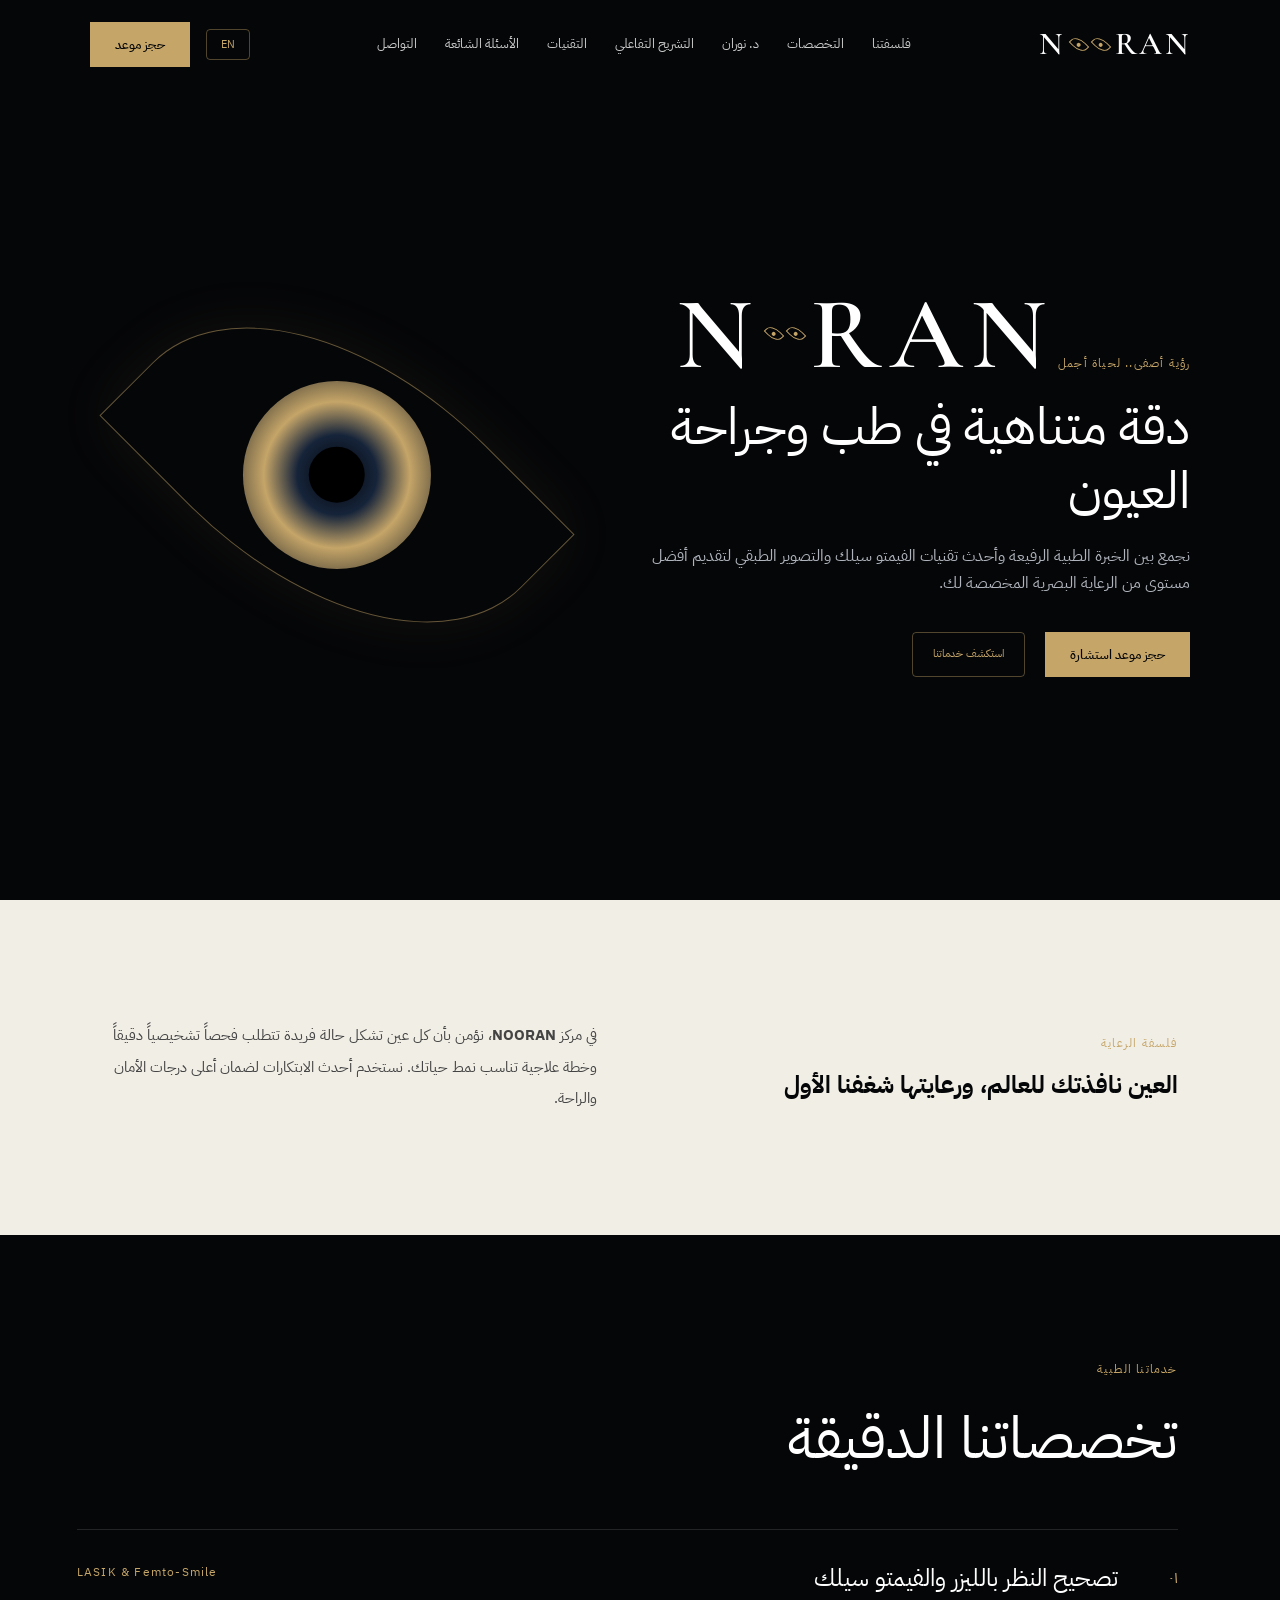
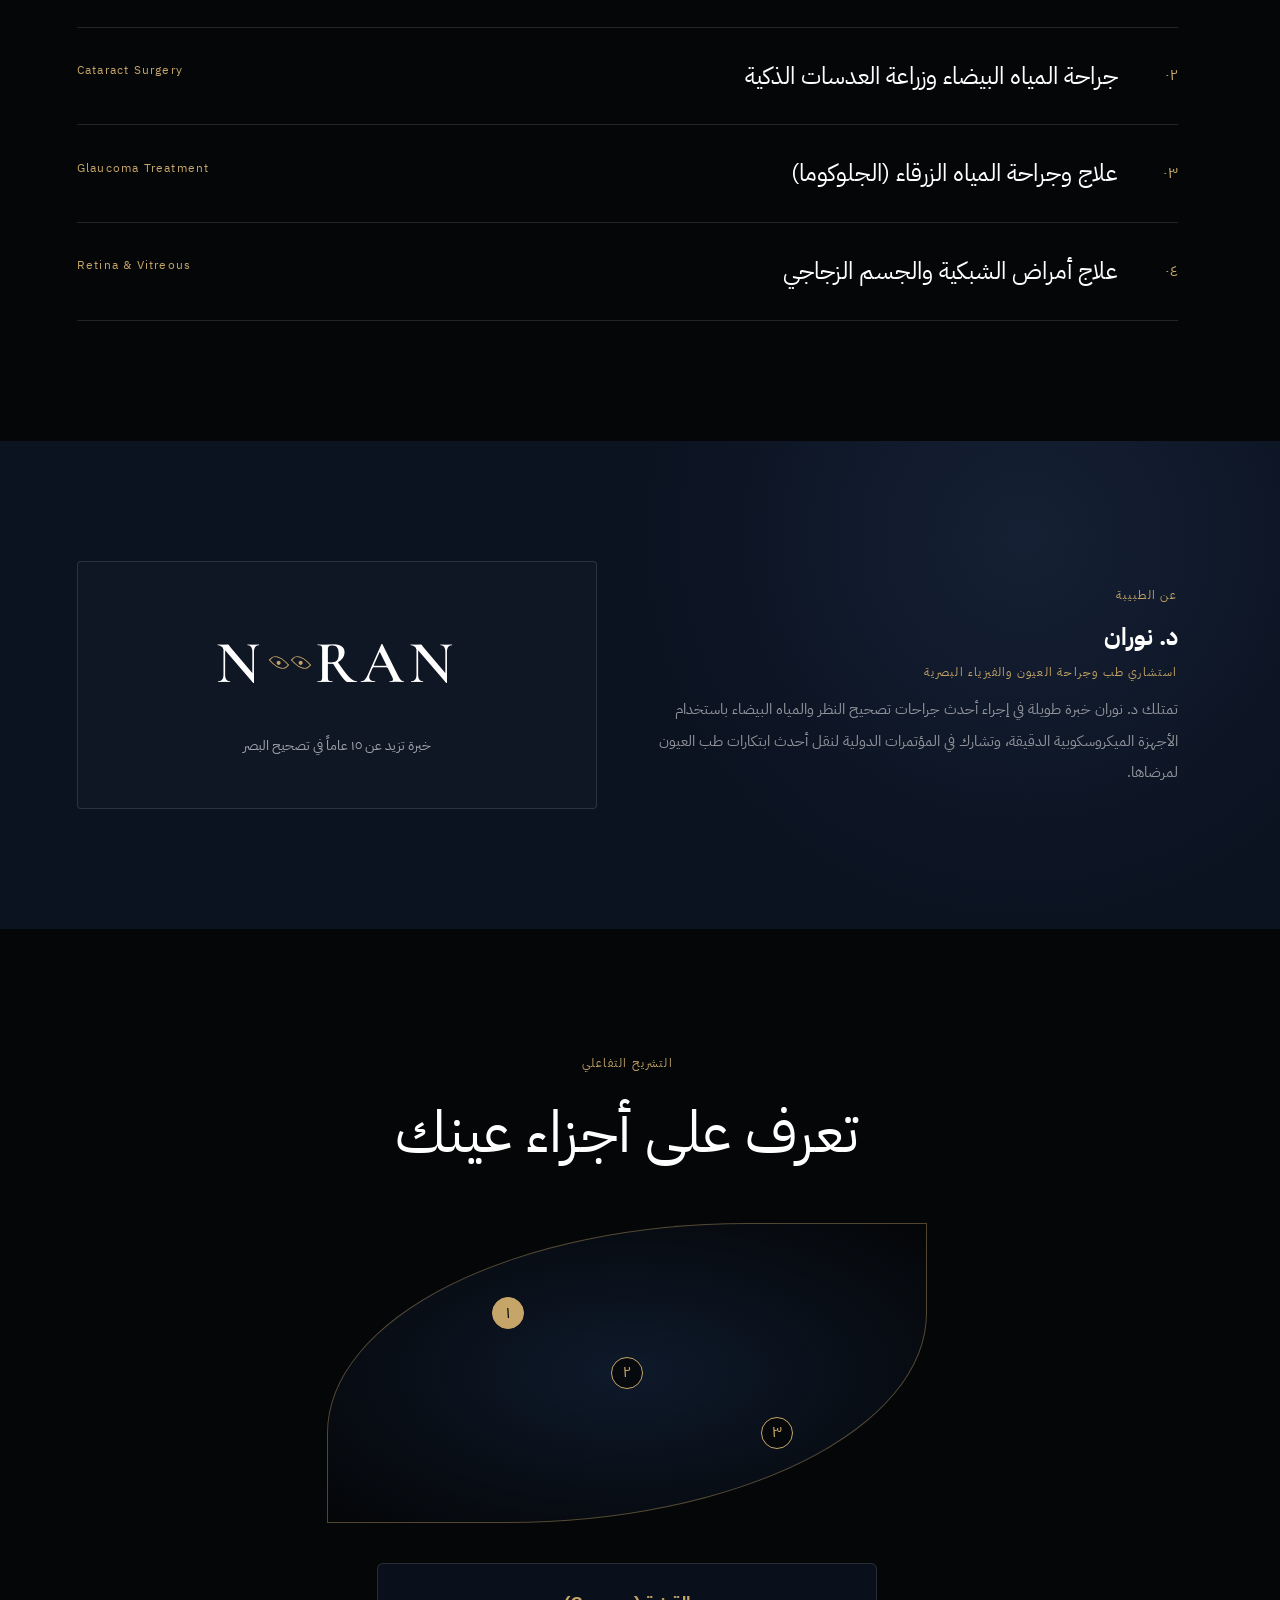
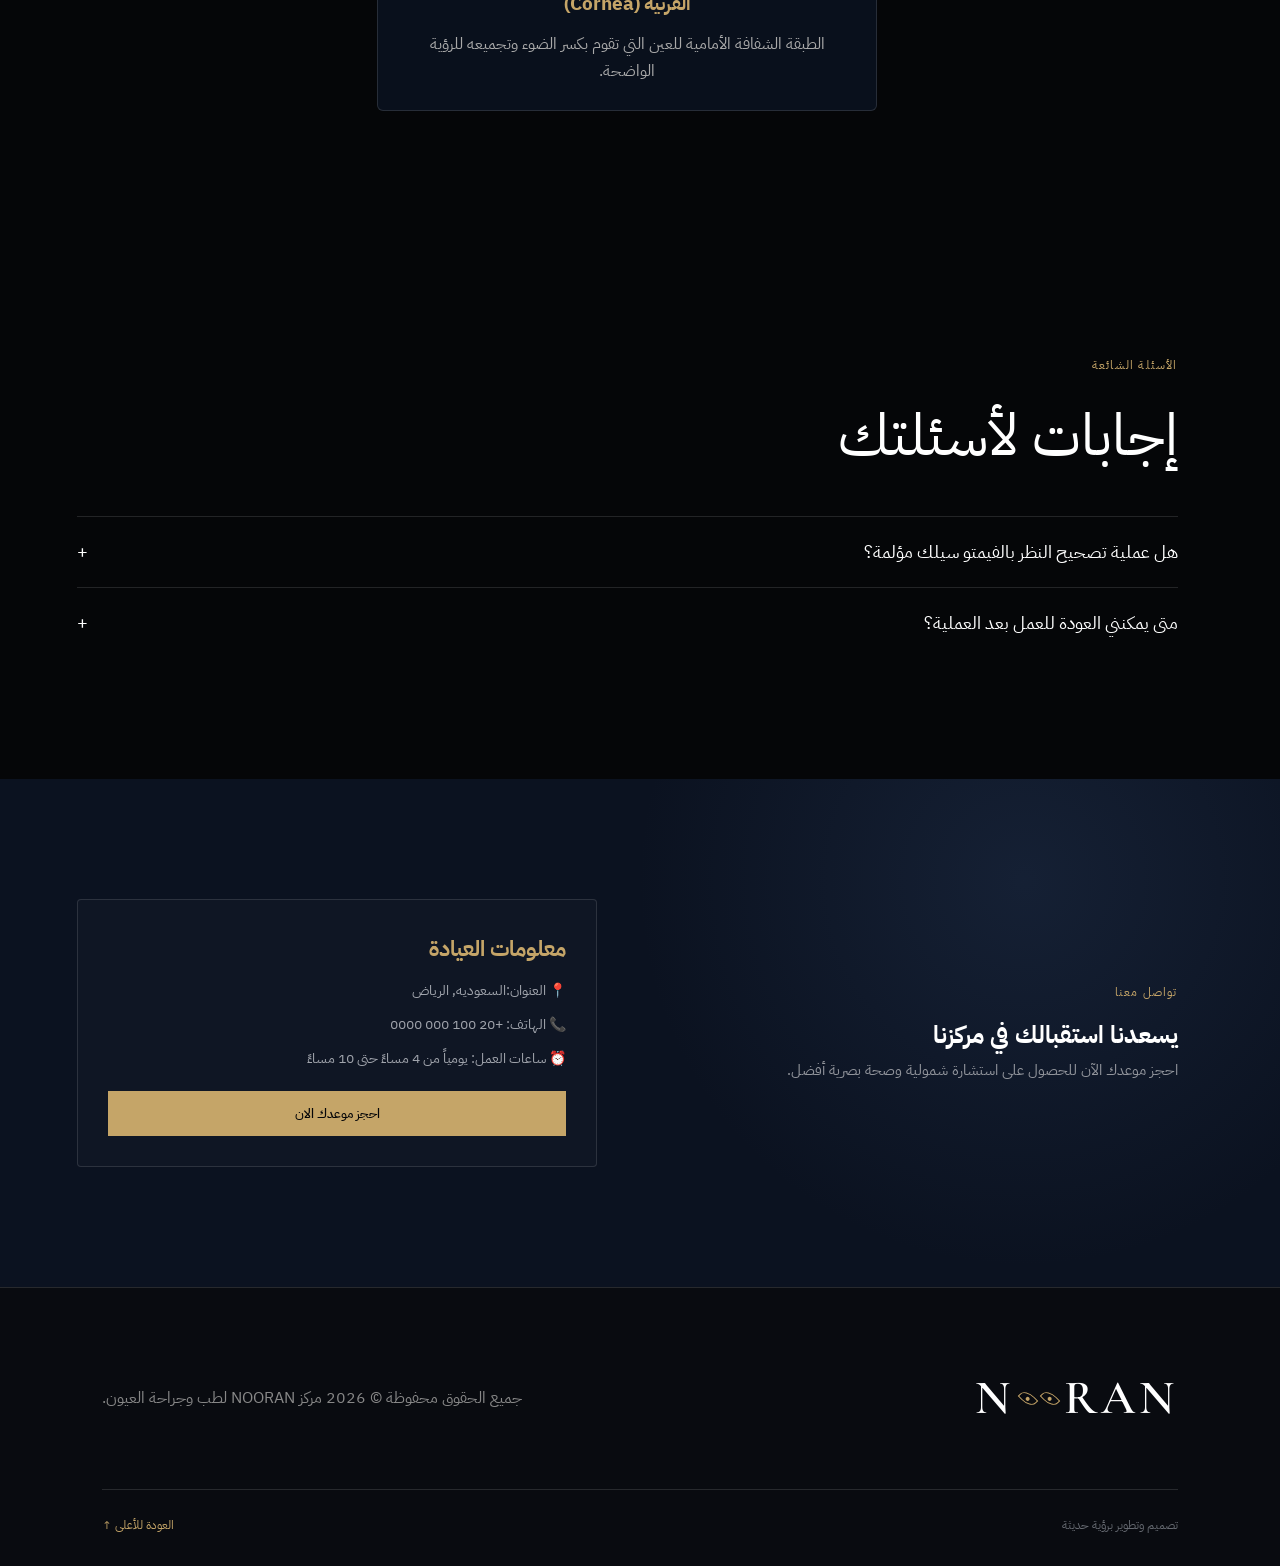
==== index.html @ 3b35016f "Add files via upload" ====
<!doctype html>
<html lang="ar" dir="rtl">
<head>
  <meta charset="utf-8">
  <meta name="viewport" content="width=device-width, initial-scale=1">
  <meta name="description" content="مركز NOORAN — طب وجراحة العيون برؤية أكثر دقة ورعاية متكاملة.">
  <title>NOORAN — طب وجراحة العيون</title>

  <link rel="preconnect" href="https://fonts.googleapis.com">
  <link rel="preconnect" href="https://fonts.gstatic.com" crossorigin>
  <link href="https://fonts.googleapis.com/css2?family=Cormorant+Garamond:wght@400;600&family=IBM+Plex+Sans+Arabic:wght@300;400;500;600&family=Manrope:wght@400;500&display=swap" rel="stylesheet">
  <link rel="stylesheet" href="N.css">
</head>

<body>

  <!-- CUSTOM CURSOR -->
  <div class="cursor-label" id="cursorLabel"></div>

  <!-- LOADER -->
  <div class="loader" id="loader">
    <svg viewBox="0 0 400 100">
      <!-- N -->
      <text x="10" y="70" font-family="Cormorant Garamond" font-size="65" class="logo-text">N</text>
      
      <!-- OO (GOLD EYES) -->
      <ellipse cx="110" cy="52" rx="30" ry="15" class="eye-gold"></ellipse>
      <circle cx="110" cy="52" r="5" class="dot-gold"></circle>

      <ellipse cx="180" cy="52" rx="30" ry="15" class="eye-gold"></ellipse>
      <circle cx="180" cy="52" r="5" class="dot-gold"></circle>

      <!-- RAN -->
      <text x="235" y="70" font-family="Cormorant Garamond" font-size="65" class="logo-text">RAN</text>
    </svg>
    <p>طب وجراحة العيون المتقدمة</p>
  </div>

  <!-- NAVBAR -->
  <nav class="navbar" id="navbar">
    <a href="#top" class="brand">
      N<span class="brand-eyes"><i></i><i></i></span>RAN
    </a>

    <div class="desktop-menu">
      <a href="#about">فلسفتنا</a>
      <a href="#expertise">التخصصات</a>
      <a href="#doctor">د. نوران</a>
      <a href="#anatomy">التشريح التفاعلي</a>
      <a href="#technology">التقنيات</a>
      <a href="#faq">الأسئلة الشائعة</a>
      <a href="#contact">التواصل</a>
    </div>

    <div class="nav-actions">
      <button class="lang-btn" id="langBtn">EN</button>
      <button class="booking-btn" data-open-booking>حجز موعد</button>
      <div class="menu-toggle" id="menuToggle">
        <span></span><span></span><span></span>
      </div>
    </div>
  </nav>

  <!-- MOBILE MENU -->
  <div class="mobile-menu" id="mobileMenu">
    <a href="#about">فلسفتنا</a>
    <a href="#expertise">التخصصات</a>
    <a href="#doctor">د. نوران</a>
    <a href="#technology">التقنيات</a>
    <a href="#contact">التواصل</a>
    <button class="booking-btn" data-open-booking style="margin-top:20px;">حجز موعد الآن</button>
  </div>

  <!-- HERO SECTION -->
  <section class="hero" id="top">
    <div class="hero-content reveal">
      <span class="eyebrow">رؤية أصفى.. لحياة أجمل</span>
      <div class="hero-title-logo brand">
        N<span class="hero-eyes"><i></i><i></i></span>RAN
      </div>
      <h1>دقة متناهية في طب وجراحة العيون</h1>
      <p class="hero-arabic-desc">
        نجمع بين الخبرة الطبية الرفيعة وأحدث تقنيات الفيمتو سيلك والتصوير الطبقي لتقديم أفضل مستوى من الرعاية البصرية المخصصة لك.
      </p>

      <div class="hero-buttons">
        <button class="booking-btn" data-open-booking>حجز موعد استشارة</button>
        <a href="#expertise" class="lang-btn" style="padding:12px 20px;">استكشف خدماتنا</a>
      </div>
    </div>

    <div class="hero-visual" id="heroVisual">
      <div class="abstract-eye">
        <div class="iris">
          <div class="pupil"></div>
        </div>
      </div>
    </div>
  </section>

  <!-- ABOUT SECTION -->
  <section class="section-light" id="about">
    <div class="container grid-2 reveal">
      <div>
        <span class="section-label">فلسفة الرعاية</span>
        <h2>العين نافذتك للعالم، ورعايتها شغفنا الأول</h2>
      </div>
      <div>
        <p class="body-text" style="color:#444;">
          في مركز <strong>NOORAN</strong>، نؤمن بأن كل عين تشكل حالة فريدة تتطلب فحصاً تشخيصياً دقيقاً وخطة علاجية تناسب نمط حياتك. نستخدم أحدث الابتكارات لضمان أعلى درجات الأمان والراحة.
        </p>
      </div>
    </div>
  </section>

  <!-- EXPERTISE SECTION -->
  <section class="section-dark" id="expertise">
    <div class="container reveal">
      <div class="section-heading">
        <span class="eyebrow">خدماتنا الطبية</span>
        <h2>تخصصاتنا الدقيقة</h2>
      </div>

      <div class="expertise-list" style="margin-top: 40px;">
        <div class="expertise-item">
          <span class="exp-num">٠١</span>
          <h3>تصحيح النظر بالليزر والفيمتو سيلك</h3>
          <span class="eyebrow">LASIK & Femto-Smile</span>
        </div>
        <div class="expertise-item">
          <span class="exp-num">٠٢</span>
          <h3>جراحة المياه البيضاء وزراعة العدسات الذكية</h3>
          <span class="eyebrow">Cataract Surgery</span>
        </div>
        <div class="expertise-item">
          <span class="exp-num">٠٣</span>
          <h3>علاج وجراحة المياه الزرقاء (الجلوكوما)</h3>
          <span class="eyebrow">Glaucoma Treatment</span>
        </div>
        <div class="expertise-item">
          <span class="exp-num">٠٤</span>
          <h3>علاج أمراض الشبكية والجسم الزجاجي</h3>
          <span class="eyebrow">Retina & Vitreous</span>
        </div>
      </div>
    </div>
  </section>

  <!-- DOCTOR SECTION -->
  <section class="section-navy" id="doctor">
    <div class="container grid-2 reveal">
      <div>
        <span class="eyebrow">عن الطبيبة</span>
        <h2>د. نوران</h2>
        <p class="eyebrow" style="color:var(--gold);">استشاري طب وجراحة العيون والفيزياء البصرية</p>
        <p class="body-text">
          تمتلك د. نوران خبرة طويلة في إجراء أحدث جراحات تصحيح النظر والمياه البيضاء باستخدام الأجهزة الميكروسكوبية الدقيقة، وتشارك في المؤتمرات الدولية لنقل أحدث ابتكارات طب العيون لمرضاها.
        </p>
      </div>
      <div class="card" style="text-align: center; padding: 50px;">
        <div class="brand" style="font-size: 60px; margin-bottom: 20px;">
          N<span class="brand-eyes"><i></i><i></i></span>RAN
        </div>
        <p>خبرة تزيد عن ١٥ عاماً في تصحيح البصر</p>
      </div>
    </div>
  </section>

  <!-- ANATOMY INTERACTIVE -->
  <section class="section-black" id="anatomy">
    <div class="container reveal">
      <div class="section-heading" style="text-align: center;">
        <span class="eyebrow">التشريح التفاعلي</span>
        <h2>تعرف على أجزاء عينك</h2>
      </div>

      <div class="anatomy-eye">
        <div class="hotspot active" style="top:30%; left:30%;" data-title="القرنية (Cornea)" data-description="الطبقة الشفافة الأمامية للعين التي تقوم بكسر الضوء وتجميعه للرؤية الواضحة.">١</div>
        <div class="hotspot" style="top:50%; left:50%;" data-title="القزحية والحدقة (Iris & Pupil)" data-description="الجزء الملون الذي يتحكم في كمية الضوء الداخلة إلى العين عبر انقباض الحدقة وانبساطها.">٢</div>
        <div class="hotspot" style="top:70%; left:75%;" data-title="الشبكية (Retina)" data-description="الطبقة الحساسة للضوء في الجزء الخلفي للعين والتي ترسل الإشارات البصرية إلى الدماغ.">٣</div>
      </div>

      <div class="eye-info-box" id="eyeInfoBox">
        <h3 id="eyeTitle" style="color:var(--gold); margin-bottom: 10px;">القرنية (Cornea)</h3>
        <p id="eyeDesc" style="color:#aaa;">الطبقة الشفافة الأمامية للعين التي تقوم بكسر الضوء وتجميعه للرؤية الواضحة.</p>
      </div>
    </div>
  </section>

  <!-- FAQ SECTION -->
  <section class="section-dark" id="faq">
    <div class="container reveal">
      <div class="section-heading">
        <span class="eyebrow">الأسئلة الشائعة</span>
        <h2>إجابات لأسئلتك</h2>
      </div>

      <div style="margin-top: 30px;">
        <div class="faq-item">
          <div class="faq-q">
            <span>هل عملية تصحيح النظر بالفيمتو سيلك مؤلمة؟</span>
            <span class="gold">+</span>
          </div>
          <div class="faq-a">
            <p>العملية غير مؤلمة تماماً حيث يتم استخدام قطرات مخدرة موضعية للعين، وتستغرق دقائق معدودة فقط.</p>
          </div>
        </div>

        <div class="faq-item">
          <div class="faq-q">
            <span>متى يمكنني العودة للعمل بعد العملية؟</span>
            <span class="gold">+</span>
          </div>
          <div class="faq-a">
            <p>يمكن لمعظم المرضى العودة لممارسة حياتهم الطبيعية والعمل خلال 24 إلى 48 ساعة بعد العملية حسب تعليمات الطبيب.</p>
          </div>
        </div>
      </div>
    </div>
  </section>

  <!-- CONTACT SECTION -->
  <section class="section-navy" id="contact">
    <div class="container grid-2 reveal">
      <div>
        <span class="eyebrow">تواصل معنا</span>
        <h2>يسعدنا استقبالك في مركزنا</h2>
        <p class="body-text">احجز موعدك الآن للحصول على استشارة شمولية وصحة بصرية أفضل.</p>
      </div>

      <div class="card">
        <h3>معلومات العيادة</h3>
        <p style="margin-bottom: 10px;">📍 العنوان:السعوديه, الرياض  </p>
        <p style="margin-bottom: 10px;">📞 الهاتف: +20 100 000 0000</p>
        <p style="margin-bottom: 20px;">⏰ ساعات العمل: يومياً من 4 مساءً حتى 10 مساءً</p>
        <button class="booking-btn" data-open-booking style="width:100%;">احجز موعدك الان</button>
      </div>
    </div>
  </section>

  <!-- FOOTER -->
  <footer class="footer">
    <div class="footer-top">
      <div class="footer-brand brand">
        N<span class="brand-eyes"><i></i><i></i></span>RAN
      </div>
      <p style="color:#888;">جميع الحقوق محفوظة © 2026 مركز NOORAN لطب وجراحة العيون.</p>
    </div>
    <div class="footer-bottom">
      <span>تصميم وتطوير برؤية حديثة</span>
      <a href="#top" style="color:var(--gold);">العودة للأعلى ↑</a>
    </div>
  </footer>

  <!-- BOOKING MODAL -->
  <div class="modal" id="bookingModal">
    <div class="booking-modal">
      <button class="modal-close" id="modalClose">&times;</button>
      <h2>حجز موعد استشارة</h2>
      <form id="bookingForm">
        <label>الاسم الكامل</label>
        <input type="text" required placeholder="أدخل اسمك الكريم">

        <label>رقم الهاتف</label>
        <input type="tel" required placeholder="010xxxxxxxx">

        <label>نوع الخدمة المطلوبة</label>
        <select>
          <option>تصحيح النظر (الفيمتو سيلك / الليزك)</option>
          <option>جراحة المياه البيضاء</option>
          <option>فحص عين شامل</option>
          <option>استشارة أخرى</option>
        </select>

        <button type="submit" class="booking-btn" style="width: 100%; margin-top: 10px;">تأكيد الحجز</button>
      </form>
    </div>
  </div>

  <script src="N.js"></script>
</body>
</html>
---- N.css ----
/* =====================================================
   NOORAN — PREMIUM OPHTHALMOLOGY WEBSITE
   ===================================================== */

:root {
  --black: #050608;
  --black-2: #090b10;
  --navy: #0b1220;
  --navy-2: #111c30;

  --ivory: #f1eee6;
  --white: #ffffff;

  --gold: #c5a568;
  --gold-light: #dfc58c;

  --gray: #92959c;
  --dark-gray: #555960;

  --line-dark: rgba(255, 255, 255, 0.12);
  --line-light: rgba(0, 0, 0, 0.13);

  --serif: "Cormorant Garamond", serif;
  --sans: "Manrope", sans-serif;
  --arabic: "IBM Plex Sans Arabic", sans-serif;
}

/* =====================================================
   RESET & BASE
   ===================================================== */

* {
  margin: 0;
  padding: 0;
  box-sizing: border-box;
}

html {
  scroll-behavior: smooth;
  background: var(--black);
}

body {
  background: var(--black);
  color: var(--ivory);
  font-family: var(--arabic);
  overflow-x: hidden;
  direction: rtl;
  text-align: right;
  line-height: 1.7;
}

body.modal-open {
  overflow: hidden;
}

button,
input,
select,
textarea {
  font-family: inherit;
}

button {
  cursor: pointer;
  border: none;
  background: none;
}

a {
  color: inherit;
  text-decoration: none;
}

/* =====================================================
   FIX LOGO DIRECTION (ALWAYS NOORAN LTR) & GOLD OO
   ===================================================== */

.brand,
.logo,
.mobile-logo,
.footer-brand,
.footer-logo,
.loader-logo {
  direction: ltr !important;
  display: inline-flex !important;
  align-items: center !important;
  font-family: var(--serif);
  letter-spacing: 0.08em;
  unicode-bidi: isolate;
  color: var(--white);
}

.brand-eyes,
.logo-eyes,
.mini-eyes,
.cta-eyes,
.hero-eyes {
  display: inline-flex !important;
  align-items: center;
  gap: 4px;
  margin: 0 5px;
  direction: ltr !important;
}

/* OO Eyes styled with Gold */
.brand-eyes i,
.logo-eyes i,
.mini-eyes i,
.cta-eyes i,
.hero-eyes i {
  width: 18px;
  height: 11px;
  border: 1px solid var(--gold) !important;
  border-radius: 70% 0;
  transform: rotate(45deg);
  position: relative;
  display: block;
}

.brand-eyes i::after,
.logo-eyes i::after,
.mini-eyes i::after,
.cta-eyes i::after,
.hero-eyes i::after {
  content: "";
  position: absolute;
  width: 4px;
  height: 4px;
  background: var(--gold) !important;
  border-radius: 50%;
  left: 50%;
  top: 50%;
  transform: translate(-50%, -50%);
}

/* =====================================================
   GENERAL UTILITIES & SECTIONS
   ===================================================== */

.container {
  width: min(1200px, 86vw);
  margin: auto;
}

.section-dark,
.section-black,
.section-navy {
  color: var(--white);
}

.section-light {
  background: var(--ivory);
  color: var(--black);
}

.section-black {
  background: var(--black);
}

.section-navy {
  background: radial-gradient(
      circle at 80% 20%,
      rgba(47, 69, 105, 0.28),
      transparent 35%
    ),
    var(--navy);
}

.eyebrow,
.section-label {
  font-family: var(--arabic);
  font-size: 12px;
  letter-spacing: 0.1em;
  color: var(--gold);
  margin-bottom: 12px;
  display: inline-block;
}

.body-text {
  max-width: 620px;
  color: #92959c;
  font-size: 15px;
  line-height: 2.1;
}

/* =====================================================
   LOADER
   ===================================================== */

.loader {
  position: fixed;
  z-index: 9999;
  inset: 0;
  background: var(--black);
  display: flex;
  flex-direction: column;
  align-items: center;
  justify-content: center;
  transition: opacity 0.8s ease, visibility 0.8s ease;
}

.loader.done {
  opacity: 0;
  visibility: hidden;
  pointer-events: none;
}

.loader svg {
  width: min(400px, 85vw);
  overflow: visible;
  direction: ltr;
}

.loader .logo-text {
  fill: none;
  stroke: var(--white);
  stroke-width: 0.8;
}

.loader .eye-gold {
  fill: none;
  stroke: var(--gold);
  stroke-width: 1.2;
}

.loader .dot-gold {
  fill: var(--gold);
}

.loader p {
  margin-top: 15px;
  font-size: 11px;
  color: var(--gold);
  letter-spacing: 0.15em;
}

/* =====================================================
   NAVBAR
   ===================================================== */

.navbar {
  position: fixed;
  z-index: 1000;
  top: 0;
  left: 0;
  width: 100%;
  height: 90px;
  padding: 0 7vw;
  display: flex;
  align-items: center;
  justify-content: space-between;
  transition: height 0.4s ease, background 0.4s ease, border-color 0.4s ease;
  border-bottom: 1px solid transparent;
}

.navbar.scrolled {
  height: 72px;
  background: rgba(5, 6, 8, 0.85);
  backdrop-filter: blur(16px);
  border-color: var(--line-dark);
}

.brand {
  font-size: 32px;
  font-weight: 600;
}

.desktop-menu {
  display: flex;
  align-items: center;
  gap: 28px;
}

.desktop-menu a {
  font-size: 13px;
  color: #ccc;
  transition: color 0.3s;
}

.desktop-menu a:hover,
.desktop-menu a.active {
  color: var(--gold);
}

.nav-actions {
  display: flex;
  align-items: center;
  gap: 16px;
}

.lang-btn {
  border: 1px solid rgba(197, 165, 104, 0.4);
  color: var(--gold);
  padding: 6px 14px;
  font-size: 11px;
  border-radius: 4px;
  transition: 0.3s;
}

.lang-btn:hover {
  background: var(--gold);
  color: var(--black);
}

.booking-btn {
  border: 1px solid var(--gold);
  background: var(--gold);
  color: var(--black);
  padding: 12px 24px;
  font-size: 13px;
  font-weight: 500;
  transition: 0.3s;
}

.booking-btn:hover {
  background: transparent;
  color: var(--gold);
}

.menu-toggle {
  display: none;
  flex-direction: column;
  gap: 6px;
  cursor: pointer;
}

.menu-toggle span {
  width: 28px;
  height: 2px;
  background: var(--gold);
}

/* =====================================================
   MOBILE MENU
   ===================================================== */

.mobile-menu {
  position: fixed;
  z-index: 900;
  inset: 0;
  background: var(--black);
  transform: translateY(-100%);
  transition: transform 0.6s cubic-bezier(0.7, 0, 0.2, 1);
  padding: 110px 8vw 40px;
  display: flex;
  flex-direction: column;
  gap: 20px;
}

.mobile-menu.open {
  transform: translateY(0);
}

.mobile-menu a {
  font-size: 20px;
  color: #ccc;
  padding-bottom: 10px;
  border-bottom: 1px solid var(--line-dark);
}

/* =====================================================
   HERO
   ===================================================== */

.hero {
  min-height: 100vh;
  position: relative;
  display: grid;
  grid-template-columns: 1.1fr 0.9fr;
  align-items: center;
  padding: 130px 7vw 80px;
  overflow: hidden;
}

.hero-content {
  position: relative;
  z-index: 2;
}

.hero-title-logo {
  font-size: clamp(60px, 8vw, 110px);
  line-height: 0.9;
  margin: 15px 0;
}

.hero h1 {
  font-size: clamp(32px, 4vw, 54px);
  font-weight: 400;
  line-height: 1.25;
  color: var(--white);
  margin-bottom: 20px;
}

.hero-arabic-desc {
  font-size: 16px;
  color: #b0b4bc;
  max-width: 580px;
  margin-bottom: 35px;
}

.hero-buttons {
  display: flex;
  align-items: center;
  gap: 20px;
  flex-wrap: wrap;
}

.hero-visual {
  position: relative;
  height: 550px;
  display: grid;
  place-items: center;
}

.abstract-eye {
  position: relative;
  width: min(420px, 80vw);
  aspect-ratio: 1 / 0.6;
  border: 1px solid rgba(197, 165, 104, 0.5);
  border-radius: 70% 0;
  transform: rotate(45deg);
  box-shadow: 0 0 60px rgba(197, 165, 104, 0.08);
  animation: eyeFloat 6s ease-in-out infinite;
}

.iris {
  position: absolute;
  width: 45%;
  aspect-ratio: 1;
  border-radius: 50%;
  left: 50%;
  top: 50%;
  transform: translate(-50%, -50%) rotate(-45deg);
  background: radial-gradient(
    circle,
    #020306 0%,
    #16243a 30%,
    #c5a568 55%,
    #08101d 100%
  );
}

.pupil {
  position: absolute;
  width: 30%;
  aspect-ratio: 1;
  border-radius: 50%;
  left: 50%;
  top: 50%;
  transform: translate(-50%, -50%);
  background: #000;
}

@keyframes eyeFloat {
  0%, 100% { transform: rotate(45deg) translateY(0); }
  50% { transform: rotate(45deg) translateY(-12px); }
}

/* =====================================================
   SECTIONS & GRID
   ===================================================== */

section {
  padding: 120px 8vw;
  position: relative;
}

.section-heading h2 {
  font-size: clamp(34px, 4.5vw, 64px);
  font-weight: 400;
  margin-bottom: 15px;
}

.grid-2 {
  display: grid;
  grid-template-columns: 1fr 1fr;
  gap: 60px;
  align-items: center;
}

.grid-3 {
  display: grid;
  grid-template-columns: repeat(3, 1fr);
  gap: 25px;
}

/* Cards */
.card {
  background: rgba(255, 255, 255, 0.02);
  border: 1px solid var(--line-dark);
  padding: 30px;
  border-radius: 4px;
  transition: 0.3s;
}

.card:hover {
  border-color: var(--gold);
  transform: translateY(-4px);
}

.card h3 {
  font-size: 22px;
  color: var(--gold);
  margin-bottom: 12px;
}

.card p {
  color: #a0a4ac;
  font-size: 14px;
}

/* =====================================================
   EXPERTISE LIST
   ===================================================== */

.expertise-item {
  display: grid;
  grid-template-columns: 60px 1fr auto;
  align-items: center;
  padding: 28px 0;
  border-top: 1px solid var(--line-dark);
  transition: 0.3s;
}

.expertise-item:last-child {
  border-bottom: 1px solid var(--line-dark);
}

.expertise-item:hover {
  padding-right: 15px;
}

.exp-num {
  color: var(--gold);
  font-size: 16px;
}

.expertise-item h3 {
  font-size: 24px;
  font-weight: 400;
}

/* =====================================================
   ANATOMY INTERACTIVE
   ===================================================== */

.anatomy-eye {
  position: relative;
  width: min(600px, 90vw);
  height: 300px;
  border: 1px solid rgba(197, 165, 104, 0.4);
  border-radius: 70% 0;
  margin: 40px auto;
  background: radial-gradient(ellipse at center, rgba(20, 39, 66, 0.6), transparent);
}

.hotspot {
  position: absolute;
  width: 32px;
  height: 32px;
  border-radius: 50%;
  border: 1px solid var(--gold);
  background: rgba(5, 6, 8, 0.8);
  color: var(--gold);
  display: grid;
  place-items: center;
  cursor: pointer;
  transform: translate(-50%, -50%);
  transition: 0.3s;
}

.hotspot:hover,
.hotspot.active {
  background: var(--gold);
  color: var(--black);
}

.eye-info-box {
  background: rgba(11, 18, 32, 0.9);
  border: 1px solid var(--line-dark);
  padding: 25px;
  border-radius: 6px;
  max-width: 500px;
  margin: 20px auto 0;
  text-align: center;
}

/* =====================================================
   FAQ ACCORDION
   ===================================================== */

.faq-item {
  border-top: 1px solid var(--line-dark);
  padding: 20px 0;
}

.faq-q {
  display: flex;
  justify-content: space-between;
  cursor: pointer;
  font-size: 18px;
}

.faq-a {
  max-height: 0;
  overflow: hidden;
  transition: max-height 0.4s ease;
  color: #92959c;
  font-size: 14px;
}

.faq-item.open .faq-a {
  max-height: 200px;
  padding-top: 12px;
}

/* =====================================================
   FOOTER
   ===================================================== */

.footer {
  padding: 70px 8vw 30px;
  border-top: 1px solid var(--line-dark);
  background: var(--black-2);
}

.footer-top {
  display: flex;
  justify-content: space-between;
  align-items: center;
  flex-wrap: wrap;
  gap: 30px;
  margin-bottom: 50px;
}

.footer-brand {
  font-size: 48px;
}

.footer-bottom {
  border-top: 1px solid var(--line-dark);
  padding-top: 25px;
  display: flex;
  justify-content: space-between;
  color: #656970;
  font-size: 12px;
}

/* =====================================================
   MODAL
   ===================================================== */

.modal {
  position: fixed;
  z-index: 5000;
  inset: 0;
  display: none;
  align-items: center;
  justify-content: center;
  padding: 20px;
  background: rgba(0, 0, 0, 0.85);
  backdrop-filter: blur(12px);
}

.modal.open {
  display: flex;
}

.booking-modal {
  background: var(--ivory);
  color: var(--black);
  padding: 45px;
  width: min(600px, 100%);
  border-radius: 4px;
  position: relative;
}

.modal-close {
  position: absolute;
  top: 15px;
  left: 20px;
  font-size: 28px;
  color: var(--black);
}

.booking-modal h2 {
  font-size: 32px;
  margin-bottom: 25px;
}

.booking-modal input,
.booking-modal select {
  width: 100%;
  padding: 12px;
  margin-top: 8px;
  margin-bottom: 20px;
  border: 1px solid #ccc;
  background: #fff;
  outline: none;
}

/* =====================================================
   CURSOR & REVEAL
   ===================================================== */

.cursor-label {
  position: fixed;
  z-index: 9998;
  width: 65px;
  height: 65px;
  border: 1px solid var(--gold);
  border-radius: 50%;
  display: grid;
  place-items: center;
  pointer-events: none;
  transform: translate(-50%, -50%) scale(0);
  transition: transform 0.2s;
  font-size: 11px;
  color: var(--gold);
  background: rgba(5, 6, 8, 0.7);
}

.cursor-label.show {
  transform: translate(-50%, -50%) scale(1);
}

.reveal {
  opacity: 0;
  transform: translateY(30px);
  transition: opacity 0.8s ease, transform 0.8s ease;
}

.reveal.visible {
  opacity: 1;
  transform: none;
}

/* =====================================================
   RESPONSIVE
   ===================================================== */

@media (max-width: 992px) {
  .desktop-menu { display: none; }
  .menu-toggle { display: flex; }
  .hero, .grid-2, .grid-3 { grid-template-columns: 1fr; }
  .hero-visual { height: 380px; }
  section { padding: 80px 7vw; }
}
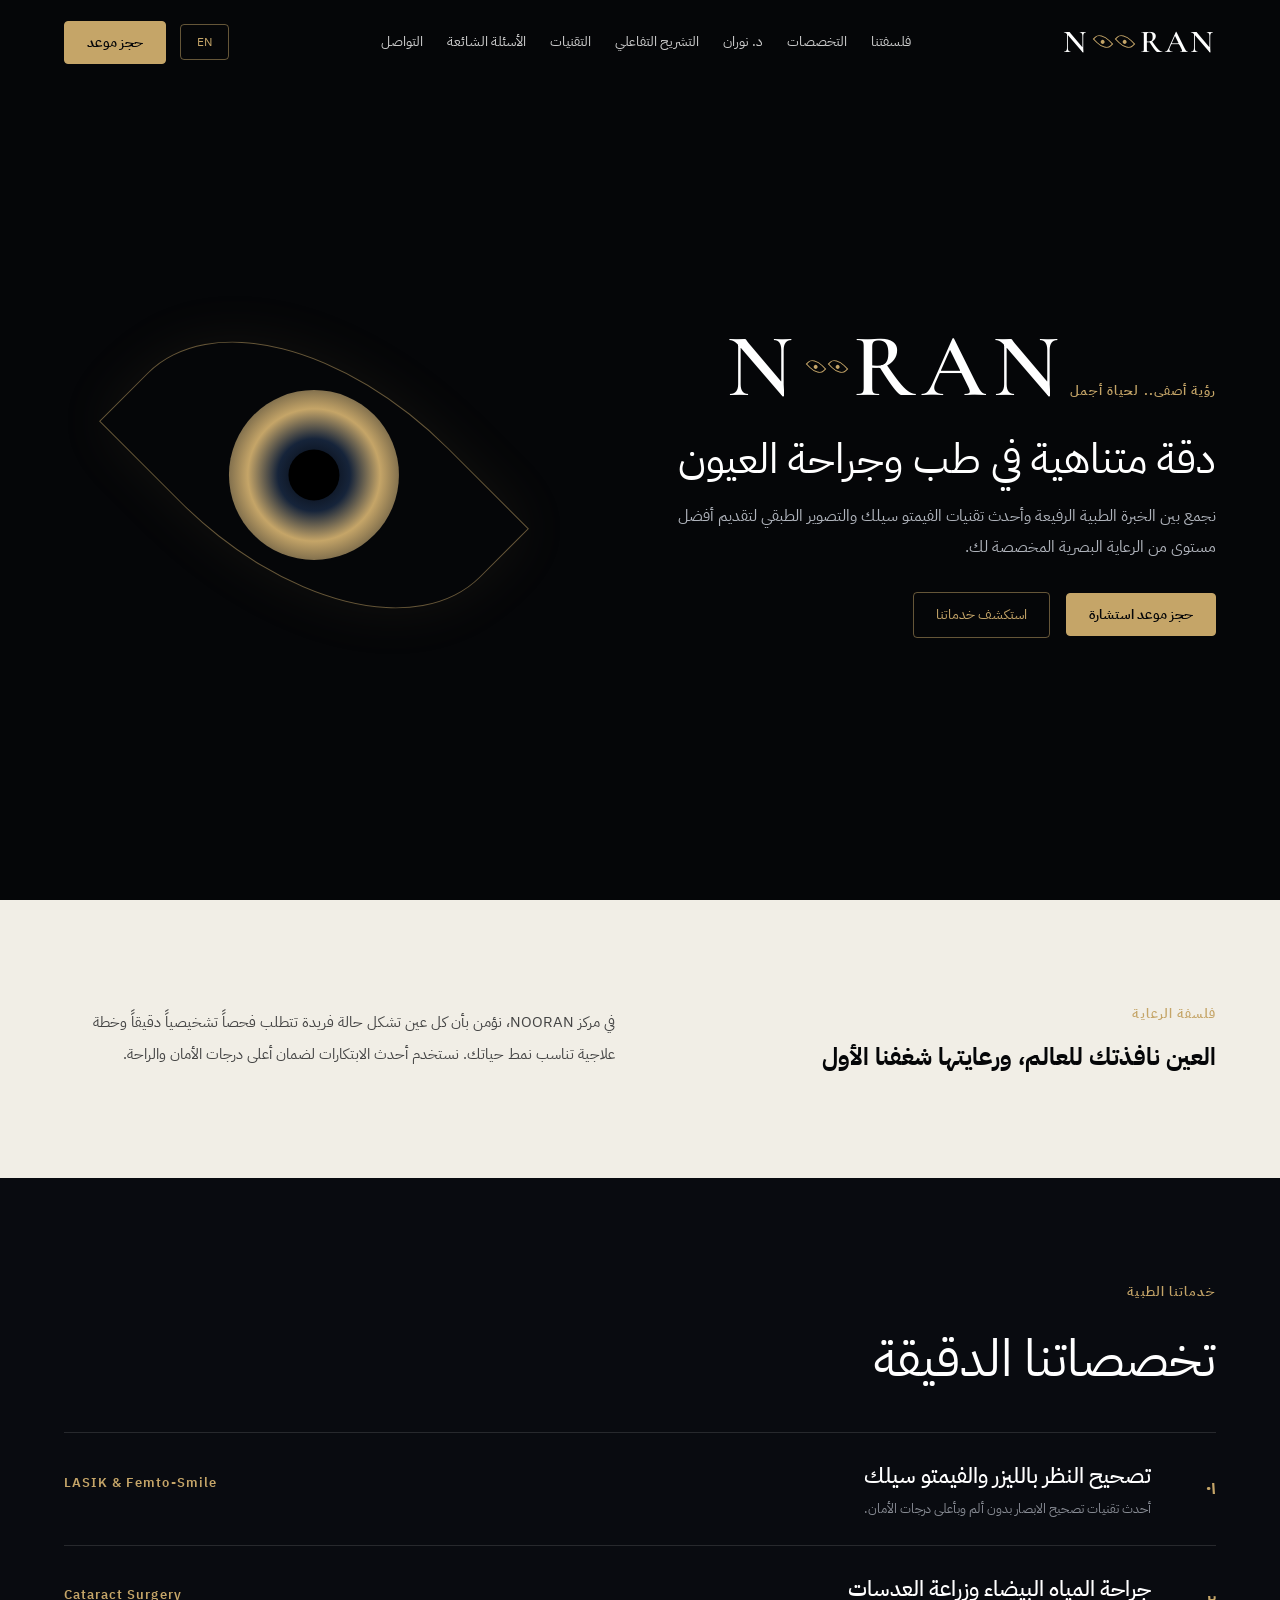
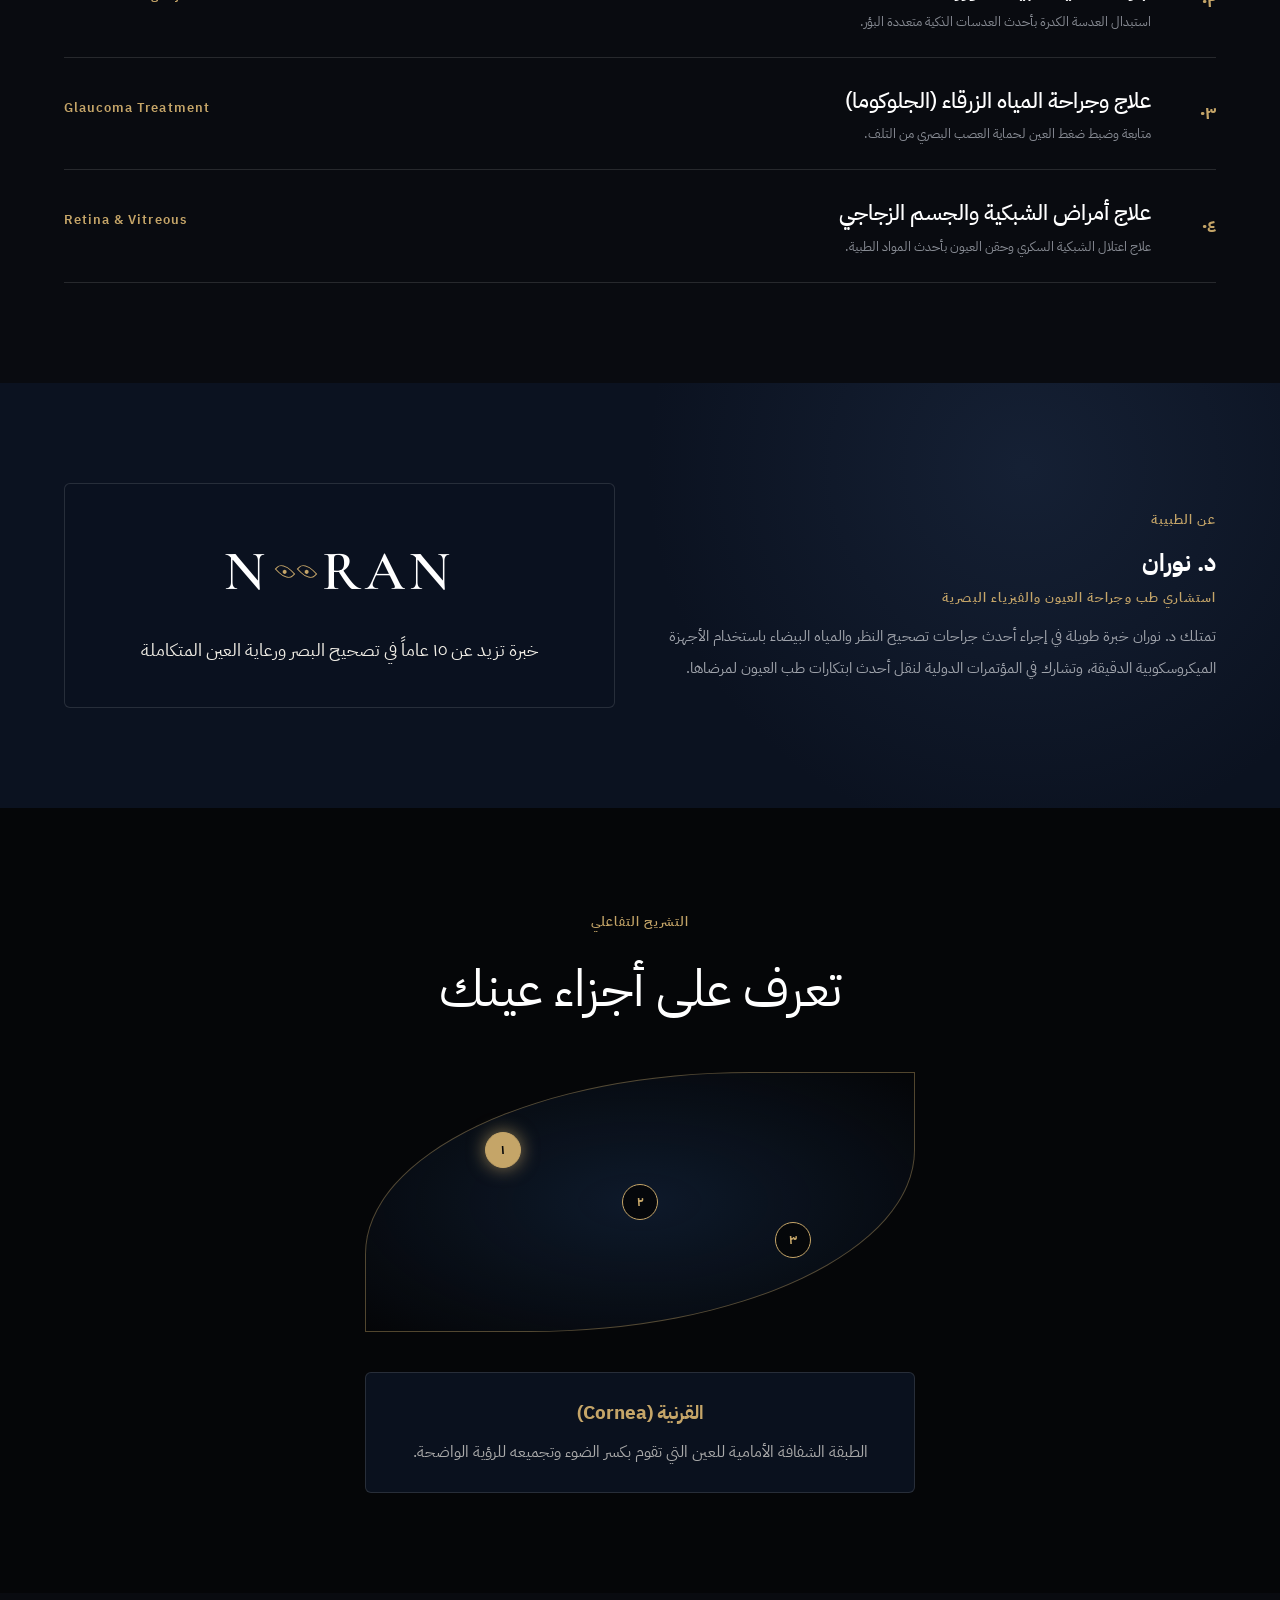
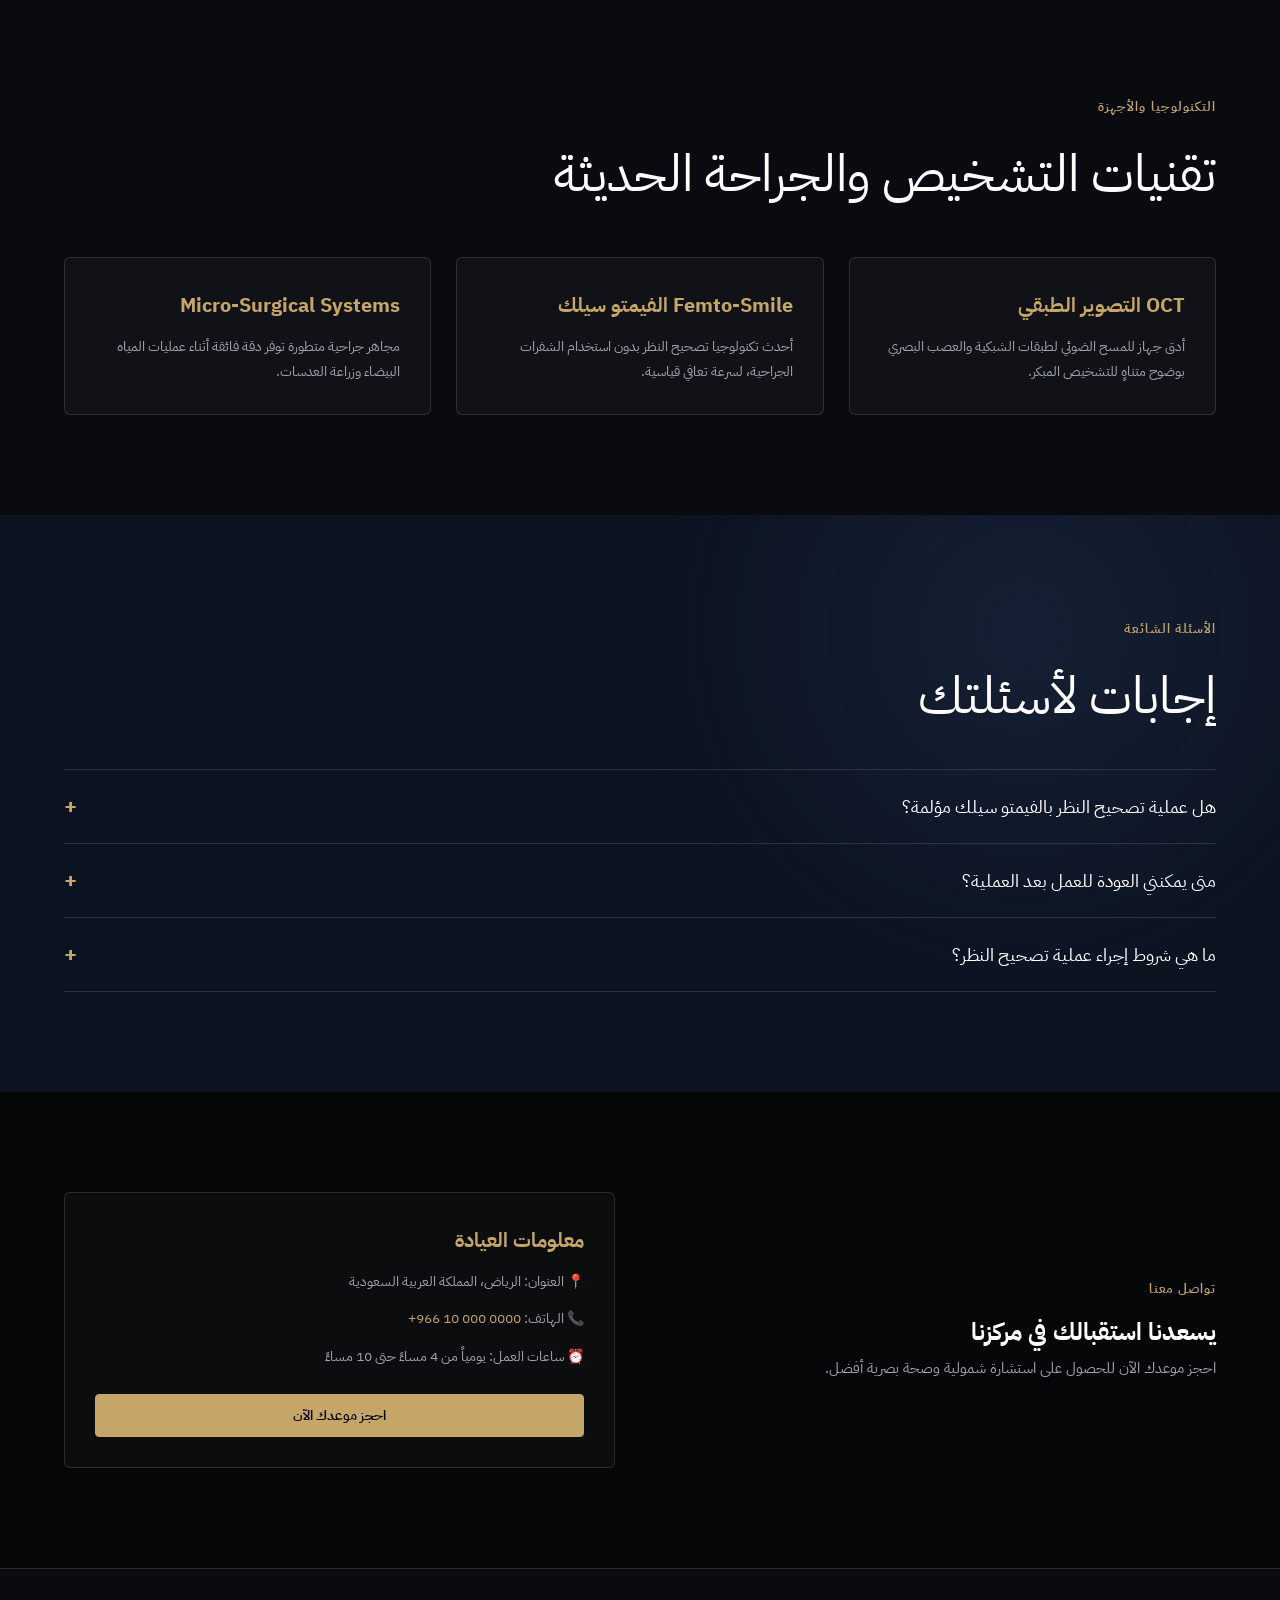
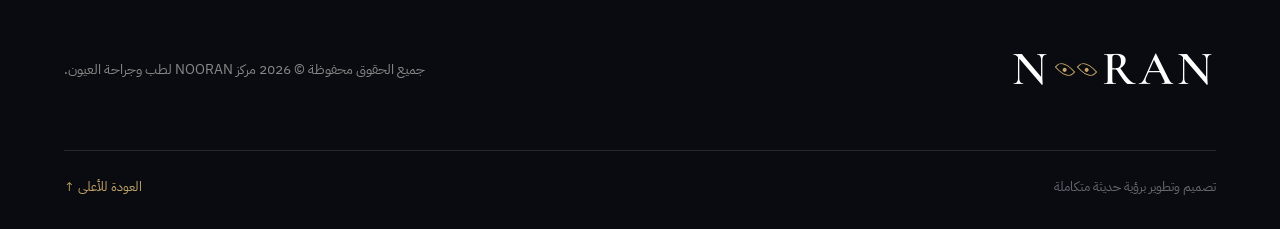
==== commit 0d9ed09f: "Update print statement from 'Hello' to 'Goodbye'" ====
--- a/index.html
+++ b/index.html
@@ -2,281 +2,343 @@
 <html lang="ar" dir="rtl">
 <head>
   <meta charset="utf-8">
-  <meta name="viewport" content="width=device-width, initial-scale=1">
+  <meta name="viewport" content="width=device-width, initial-scale=1.0">
   <meta name="description" content="مركز NOORAN — طب وجراحة العيون برؤية أكثر دقة ورعاية متكاملة.">
   <title>NOORAN — طب وجراحة العيون</title>
 
+  <!-- Google Fonts -->
   <link rel="preconnect" href="https://fonts.googleapis.com">
   <link rel="preconnect" href="https://fonts.gstatic.com" crossorigin>
-  <link href="https://fonts.googleapis.com/css2?family=Cormorant+Garamond:wght@400;600&family=IBM+Plex+Sans+Arabic:wght@300;400;500;600&family=Manrope:wght@400;500&display=swap" rel="stylesheet">
+  <link href="https://fonts.googleapis.com/css2?family=Cormorant+Garamond:wght@400;600&family=IBM+Plex+Sans+Arabic:wght@300;400;500;600;700&family=Manrope:wght@400;500;600&display=swap" rel="stylesheet">
   <link rel="stylesheet" href="N.css">
 </head>
 
 <body>
 
   <!-- CUSTOM CURSOR -->
-  <div class="cursor-label" id="cursorLabel"></div>
+  <div class="cursor-label" id="cursorLabel" aria-hidden="true"></div>
+
+  <!-- TOAST NOTIFICATION CONTAINER -->
+  <div id="toastContainer" class="toast-container"></div>
 
   <!-- LOADER -->
-  <div class="loader" id="loader">
-    <svg viewBox="0 0 400 100">
-      <!-- N -->
+  <div class="loader" id="loader" aria-label="جاري التحميل">
+    <svg viewBox="0 0 400 100" aria-hidden="true">
       <text x="10" y="70" font-family="Cormorant Garamond" font-size="65" class="logo-text">N</text>
-      
-      <!-- OO (GOLD EYES) -->
       <ellipse cx="110" cy="52" rx="30" ry="15" class="eye-gold"></ellipse>
       <circle cx="110" cy="52" r="5" class="dot-gold"></circle>
-
       <ellipse cx="180" cy="52" rx="30" ry="15" class="eye-gold"></ellipse>
       <circle cx="180" cy="52" r="5" class="dot-gold"></circle>
-
-      <!-- RAN -->
       <text x="235" y="70" font-family="Cormorant Garamond" font-size="65" class="logo-text">RAN</text>
     </svg>
-    <p>طب وجراحة العيون المتقدمة</p>
+    <p data-i18n="loader_text">طب وجراحة العيون المتقدمة</p>
   </div>
 
   <!-- NAVBAR -->
-  <nav class="navbar" id="navbar">
-    <a href="#top" class="brand">
-      N<span class="brand-eyes"><i></i><i></i></span>RAN
-    </a>
-
-    <div class="desktop-menu">
-      <a href="#about">فلسفتنا</a>
-      <a href="#expertise">التخصصات</a>
-      <a href="#doctor">د. نوران</a>
-      <a href="#anatomy">التشريح التفاعلي</a>
-      <a href="#technology">التقنيات</a>
-      <a href="#faq">الأسئلة الشائعة</a>
-      <a href="#contact">التواصل</a>
-    </div>
-
-    <div class="nav-actions">
-      <button class="lang-btn" id="langBtn">EN</button>
-      <button class="booking-btn" data-open-booking>حجز موعد</button>
-      <div class="menu-toggle" id="menuToggle">
-        <span></span><span></span><span></span>
-      </div>
-    </div>
-  </nav>
+  <header>
+    <nav class="navbar" id="navbar" aria-label="التنقل الرئيسي">
+      <a href="#top" class="brand" aria-label="NOORAN Home">
+        N<span class="brand-eyes"><i></i><i></i></span>RAN
+      </a>
+
+      <div class="desktop-menu" id="desktopMenu">
+        <a href="#about" data-i18n="nav_about">فلسفتنا</a>
+        <a href="#expertise" data-i18n="nav_expertise">التخصصات</a>
+        <a href="#doctor" data-i18n="nav_doctor">د. نوران</a>
+        <a href="#anatomy" data-i18n="nav_anatomy">التشريح التفاعلي</a>
+        <a href="#technology" data-i18n="nav_technology">التقنيات</a>
+        <a href="#faq" data-i18n="nav_faq">الأسئلة الشائعة</a>
+        <a href="#contact" data-i18n="nav_contact">التواصل</a>
+      </div>
+
+      <div class="nav-actions">
+        <button type="button" class="lang-btn" id="langBtn" aria-label="Switch Language">EN</button>
+        <button type="button" class="booking-btn" data-open-booking data-i18n="nav_booking">حجز موعد</button>
+        <button type="button" class="menu-toggle" id="menuToggle" aria-label="فتح القائمة" aria-expanded="false">
+          <span></span><span></span><span></span>
+        </button>
+      </div>
+    </nav>
+  </header>
 
   <!-- MOBILE MENU -->
-  <div class="mobile-menu" id="mobileMenu">
-    <a href="#about">فلسفتنا</a>
-    <a href="#expertise">التخصصات</a>
-    <a href="#doctor">د. نوران</a>
-    <a href="#technology">التقنيات</a>
-    <a href="#contact">التواصل</a>
-    <button class="booking-btn" data-open-booking style="margin-top:20px;">حجز موعد الآن</button>
+  <div class="mobile-menu" id="mobileMenu" aria-label="قائمة الموبايل">
+    <a href="#about" data-i18n="nav_about">فلسفتنا</a>
+    <a href="#expertise" data-i18n="nav_expertise">التخصصات</a>
+    <a href="#doctor" data-i18n="nav_doctor">د. نوران</a>
+    <a href="#anatomy" data-i18n="nav_anatomy">التشريح التفاعلي</a>
+    <a href="#technology" data-i18n="nav_technology">التقنيات</a>
+    <a href="#faq" data-i18n="nav_faq">الأسئلة الشائعة</a>
+    <a href="#contact" data-i18n="nav_contact">التواصل</a>
+    <button type="button" class="booking-btn" data-open-booking style="margin-top:20px; width: 100%;" data-i18n="hero_cta">حجز موعد الآن</button>
   </div>
 
-  <!-- HERO SECTION -->
-  <section class="hero" id="top">
-    <div class="hero-content reveal">
-      <span class="eyebrow">رؤية أصفى.. لحياة أجمل</span>
-      <div class="hero-title-logo brand">
-        N<span class="hero-eyes"><i></i><i></i></span>RAN
-      </div>
-      <h1>دقة متناهية في طب وجراحة العيون</h1>
-      <p class="hero-arabic-desc">
-        نجمع بين الخبرة الطبية الرفيعة وأحدث تقنيات الفيمتو سيلك والتصوير الطبقي لتقديم أفضل مستوى من الرعاية البصرية المخصصة لك.
-      </p>
-
-      <div class="hero-buttons">
-        <button class="booking-btn" data-open-booking>حجز موعد استشارة</button>
-        <a href="#expertise" class="lang-btn" style="padding:12px 20px;">استكشف خدماتنا</a>
-      </div>
-    </div>
-
-    <div class="hero-visual" id="heroVisual">
-      <div class="abstract-eye">
-        <div class="iris">
-          <div class="pupil"></div>
-        </div>
-      </div>
-    </div>
-  </section>
-
-  <!-- ABOUT SECTION -->
-  <section class="section-light" id="about">
-    <div class="container grid-2 reveal">
-      <div>
-        <span class="section-label">فلسفة الرعاية</span>
-        <h2>العين نافذتك للعالم، ورعايتها شغفنا الأول</h2>
-      </div>
-      <div>
-        <p class="body-text" style="color:#444;">
-          في مركز <strong>NOORAN</strong>، نؤمن بأن كل عين تشكل حالة فريدة تتطلب فحصاً تشخيصياً دقيقاً وخطة علاجية تناسب نمط حياتك. نستخدم أحدث الابتكارات لضمان أعلى درجات الأمان والراحة.
+  <main>
+    <!-- HERO SECTION -->
+    <section class="hero" id="top">
+      <div class="hero-content reveal">
+        <span class="eyebrow" data-i18n="hero_eyebrow">رؤية أصفى.. لحياة أجمل</span>
+        <h1 class="hero-title-logo brand">
+          N<span class="hero-eyes"><i></i><i></i></span>RAN
+        </h1>
+        <h2 class="hero-subtitle" data-i18n="hero_subtitle">دقة متناهية في طب وجراحة العيون</h2>
+        <p class="hero-arabic-desc" data-i18n="hero_desc">
+          نجمع بين الخبرة الطبية الرفيعة وأحدث تقنيات الفيمتو سيلك والتصوير الطبقي لتقديم أفضل مستوى من الرعاية البصرية المخصصة لك.
         </p>
-      </div>
-    </div>
-  </section>
-
-  <!-- EXPERTISE SECTION -->
-  <section class="section-dark" id="expertise">
-    <div class="container reveal">
-      <div class="section-heading">
-        <span class="eyebrow">خدماتنا الطبية</span>
-        <h2>تخصصاتنا الدقيقة</h2>
-      </div>
-
-      <div class="expertise-list" style="margin-top: 40px;">
-        <div class="expertise-item">
-          <span class="exp-num">٠١</span>
-          <h3>تصحيح النظر بالليزر والفيمتو سيلك</h3>
-          <span class="eyebrow">LASIK & Femto-Smile</span>
-        </div>
-        <div class="expertise-item">
-          <span class="exp-num">٠٢</span>
-          <h3>جراحة المياه البيضاء وزراعة العدسات الذكية</h3>
-          <span class="eyebrow">Cataract Surgery</span>
-        </div>
-        <div class="expertise-item">
-          <span class="exp-num">٠٣</span>
-          <h3>علاج وجراحة المياه الزرقاء (الجلوكوما)</h3>
-          <span class="eyebrow">Glaucoma Treatment</span>
-        </div>
-        <div class="expertise-item">
-          <span class="exp-num">٠٤</span>
-          <h3>علاج أمراض الشبكية والجسم الزجاجي</h3>
-          <span class="eyebrow">Retina & Vitreous</span>
-        </div>
-      </div>
-    </div>
-  </section>
-
-  <!-- DOCTOR SECTION -->
-  <section class="section-navy" id="doctor">
-    <div class="container grid-2 reveal">
-      <div>
-        <span class="eyebrow">عن الطبيبة</span>
-        <h2>د. نوران</h2>
-        <p class="eyebrow" style="color:var(--gold);">استشاري طب وجراحة العيون والفيزياء البصرية</p>
-        <p class="body-text">
-          تمتلك د. نوران خبرة طويلة في إجراء أحدث جراحات تصحيح النظر والمياه البيضاء باستخدام الأجهزة الميكروسكوبية الدقيقة، وتشارك في المؤتمرات الدولية لنقل أحدث ابتكارات طب العيون لمرضاها.
-        </p>
-      </div>
-      <div class="card" style="text-align: center; padding: 50px;">
-        <div class="brand" style="font-size: 60px; margin-bottom: 20px;">
-          N<span class="brand-eyes"><i></i><i></i></span>RAN
-        </div>
-        <p>خبرة تزيد عن ١٥ عاماً في تصحيح البصر</p>
-      </div>
-    </div>
-  </section>
-
-  <!-- ANATOMY INTERACTIVE -->
-  <section class="section-black" id="anatomy">
-    <div class="container reveal">
-      <div class="section-heading" style="text-align: center;">
-        <span class="eyebrow">التشريح التفاعلي</span>
-        <h2>تعرف على أجزاء عينك</h2>
-      </div>
-
-      <div class="anatomy-eye">
-        <div class="hotspot active" style="top:30%; left:30%;" data-title="القرنية (Cornea)" data-description="الطبقة الشفافة الأمامية للعين التي تقوم بكسر الضوء وتجميعه للرؤية الواضحة.">١</div>
-        <div class="hotspot" style="top:50%; left:50%;" data-title="القزحية والحدقة (Iris & Pupil)" data-description="الجزء الملون الذي يتحكم في كمية الضوء الداخلة إلى العين عبر انقباض الحدقة وانبساطها.">٢</div>
-        <div class="hotspot" style="top:70%; left:75%;" data-title="الشبكية (Retina)" data-description="الطبقة الحساسة للضوء في الجزء الخلفي للعين والتي ترسل الإشارات البصرية إلى الدماغ.">٣</div>
-      </div>
-
-      <div class="eye-info-box" id="eyeInfoBox">
-        <h3 id="eyeTitle" style="color:var(--gold); margin-bottom: 10px;">القرنية (Cornea)</h3>
-        <p id="eyeDesc" style="color:#aaa;">الطبقة الشفافة الأمامية للعين التي تقوم بكسر الضوء وتجميعه للرؤية الواضحة.</p>
-      </div>
-    </div>
-  </section>
-
-  <!-- FAQ SECTION -->
-  <section class="section-dark" id="faq">
-    <div class="container reveal">
-      <div class="section-heading">
-        <span class="eyebrow">الأسئلة الشائعة</span>
-        <h2>إجابات لأسئلتك</h2>
-      </div>
-
-      <div style="margin-top: 30px;">
-        <div class="faq-item">
-          <div class="faq-q">
-            <span>هل عملية تصحيح النظر بالفيمتو سيلك مؤلمة؟</span>
-            <span class="gold">+</span>
-          </div>
-          <div class="faq-a">
-            <p>العملية غير مؤلمة تماماً حيث يتم استخدام قطرات مخدرة موضعية للعين، وتستغرق دقائق معدودة فقط.</p>
-          </div>
-        </div>
-
-        <div class="faq-item">
-          <div class="faq-q">
-            <span>متى يمكنني العودة للعمل بعد العملية؟</span>
-            <span class="gold">+</span>
-          </div>
-          <div class="faq-a">
-            <p>يمكن لمعظم المرضى العودة لممارسة حياتهم الطبيعية والعمل خلال 24 إلى 48 ساعة بعد العملية حسب تعليمات الطبيب.</p>
-          </div>
-        </div>
-      </div>
-    </div>
-  </section>
-
-  <!-- CONTACT SECTION -->
-  <section class="section-navy" id="contact">
-    <div class="container grid-2 reveal">
-      <div>
-        <span class="eyebrow">تواصل معنا</span>
-        <h2>يسعدنا استقبالك في مركزنا</h2>
-        <p class="body-text">احجز موعدك الآن للحصول على استشارة شمولية وصحة بصرية أفضل.</p>
-      </div>
-
-      <div class="card">
-        <h3>معلومات العيادة</h3>
-        <p style="margin-bottom: 10px;">📍 العنوان:السعوديه, الرياض  </p>
-        <p style="margin-bottom: 10px;">📞 الهاتف: +20 100 000 0000</p>
-        <p style="margin-bottom: 20px;">⏰ ساعات العمل: يومياً من 4 مساءً حتى 10 مساءً</p>
-        <button class="booking-btn" data-open-booking style="width:100%;">احجز موعدك الان</button>
-      </div>
-    </div>
-  </section>
+
+        <div class="hero-buttons">
+          <button type="button" class="booking-btn" data-open-booking data-i18n="hero_cta">حجز موعد استشارة</button>
+          <a href="#expertise" class="lang-btn hero-secondary-btn" data-i18n="hero_explore">استكشف خدماتنا</a>
+        </div>
+      </div>
+
+      <div class="hero-visual" id="heroVisual">
+        <div class="abstract-eye" aria-hidden="true">
+          <div class="iris" id="eyeIris">
+            <div class="pupil"></div>
+          </div>
+        </div>
+      </div>
+    </section>
+
+    <!-- ABOUT SECTION -->
+    <section class="section-light" id="about">
+      <div class="container grid-2 reveal">
+        <div>
+          <span class="section-label" data-i18n="about_label">فلسفة الرعاية</span>
+          <h2 data-i18n="about_title">العين نافذتك للعالم، ورعايتها شغفنا الأول</h2>
+        </div>
+        <div>
+          <p class="body-text" style="color:#444;" data-i18n="about_desc">
+            في مركز NOORAN، نؤمن بأن كل عين تشكل حالة فريدة تتطلب فحصاً تشخيصياً دقيقاً وخطة علاجية تناسب نمط حياتك. نستخدم أحدث الابتكارات لضمان أعلى درجات الأمان والراحة.
+          </p>
+        </div>
+      </div>
+    </section>
+
+    <!-- EXPERTISE SECTION -->
+    <section class="section-dark" id="expertise">
+      <div class="container reveal">
+        <div class="section-heading">
+          <span class="eyebrow" data-i18n="exp_eyebrow">خدماتنا الطبية</span>
+          <h2 data-i18n="exp_title">تخصصاتنا الدقيقة</h2>
+        </div>
+
+        <div class="expertise-list">
+          <div class="expertise-item">
+            <span class="exp-num">٠١</span>
+            <div>
+              <h3 data-i18n="exp1_title">تصحيح النظر بالليزر والفيمتو سيلك</h3>
+              <p class="exp-sub" data-i18n="exp1_desc">أحدث تقنيات تصحيح الابصار بدون ألم وبأعلى درجات الأمان.</p>
+            </div>
+            <span class="eyebrow">LASIK & Femto-Smile</span>
+          </div>
+
+          <div class="expertise-item">
+            <span class="exp-num">٠٢</span>
+            <div>
+              <h3 data-i18n="exp2_title">جراحة المياه البيضاء وزراعة العدسات</h3>
+              <p class="exp-sub" data-i18n="exp2_desc">استبدال العدسة الكدرة بأحدث العدسات الذكية متعددة البؤر.</p>
+            </div>
+            <span class="eyebrow">Cataract Surgery</span>
+          </div>
+
+          <div class="expertise-item">
+            <span class="exp-num">٠٣</span>
+            <div>
+              <h3 data-i18n="exp3_title">علاج وجراحة المياه الزرقاء (الجلوكوما)</h3>
+              <p class="exp-sub" data-i18n="exp3_desc">متابعة وضبط ضغط العين لحماية العصب البصري من التلف.</p>
+            </div>
+            <span class="eyebrow">Glaucoma Treatment</span>
+          </div>
+
+          <div class="expertise-item">
+            <span class="exp-num">٠٤</span>
+            <div>
+              <h3 data-i18n="exp4_title">علاج أمراض الشبكية والجسم الزجاجي</h3>
+              <p class="exp-sub" data-i18n="exp4_desc">علاج اعتلال الشبكية السكري وحقن العيون بأحدث المواد الطبية.</p>
+            </div>
+            <span class="eyebrow">Retina & Vitreous</span>
+          </div>
+        </div>
+      </div>
+    </section>
+
+    <!-- DOCTOR SECTION -->
+    <section class="section-navy" id="doctor">
+      <div class="container grid-2 reveal">
+        <div>
+          <span class="eyebrow" data-i18n="doc_eyebrow">عن الطبيبة</span>
+          <h2 data-i18n="doc_title">د. نوران</h2>
+          <p class="eyebrow" style="color:var(--gold);" data-i18n="doc_sub">استشاري طب وجراحة العيون والفيزياء البصرية</p>
+          <p class="body-text" data-i18n="doc_desc">
+            تمتلك د. نوران خبرة طويلة في إجراء أحدث جراحات تصحيح النظر والمياه البيضاء باستخدام الأجهزة الميكروسكوبية الدقيقة، وتشارك في المؤتمرات الدولية لنقل أحدث ابتكارات طب العيون لمرضاها.
+          </p>
+        </div>
+        <div class="card doc-card">
+          <div class="brand doc-brand">
+            N<span class="brand-eyes"><i></i><i></i></span>RAN
+          </div>
+          <p style="font-size: 18px; color: var(--ivory);" data-i18n="doc_card">خبرة تزيد عن ١٥ عاماً في تصحيح البصر ورعاية العين المتكاملة</p>
+        </div>
+      </div>
+    </section>
+
+    <!-- ANATOMY INTERACTIVE -->
+    <section class="section-black" id="anatomy">
+      <div class="container reveal">
+        <div class="section-heading" style="text-align: center;">
+          <span class="eyebrow" data-i18n="anatomy_eyebrow">التشريح التفاعلي</span>
+          <h2 data-i18n="anatomy_title">تعرف على أجزاء عينك</h2>
+        </div>
+
+        <div class="anatomy-eye">
+          <button type="button" class="hotspot active" style="top:30%; left:25%;" data-spot="cornea" aria-label="القرنية">١</button>
+          <button type="button" class="hotspot" style="top:50%; left:50%;" data-spot="iris" aria-label="القزحية والحدقة">٢</button>
+          <button type="button" class="hotspot" style="top:65%; left:78%;" data-spot="retina" aria-label="الشبكية">٣</button>
+        </div>
+
+        <div class="eye-info-box" id="eyeInfoBox">
+          <h3 id="eyeTitle" style="color:var(--gold); margin-bottom: 10px;">القرنية (Cornea)</h3>
+          <p id="eyeDesc" style="color:#aaa;">الطبقة الشفافة الأمامية للعين التي تقوم بكسر الضوء وتجميعه للرؤية الواضحة.</p>
+        </div>
+      </div>
+    </section>
+
+    <!-- TECHNOLOGY SECTION -->
+    <section class="section-dark" id="technology">
+      <div class="container reveal">
+        <div class="section-heading">
+          <span class="eyebrow" data-i18n="tech_eyebrow">التكنولوجيا والأجهزة</span>
+          <h2 data-i18n="tech_title">تقنيات التشخيص والجراحة الحديثة</h2>
+        </div>
+
+        <div class="grid-3" style="margin-top: 40px;">
+          <div class="card">
+            <h3 data-i18n="tech1_title">OCT التصوير الطبقي</h3>
+            <p data-i18n="tech1_desc">أدق جهاز للمسح الضوئي لطبقات الشبكية والعصب البصري بوضوح متناهٍ للتشخيص المبكر.</p>
+          </div>
+          <div class="card">
+            <h3 data-i18n="tech2_title">Femto-Smile الفيمتو سيلك</h3>
+            <p data-i18n="tech2_desc">أحدث تكنولوجيا تصحيح النظر بدون استخدام الشفرات الجراحية، لسرعة تعافي قياسية.</p>
+          </div>
+          <div class="card">
+            <h3 data-i18n="tech3_title">Micro-Surgical Systems</h3>
+            <p data-i18n="tech3_desc">مجاهر جراحية متطورة توفر دقة فائقة أثناء عمليات المياه البيضاء وزراعة العدسات.</p>
+          </div>
+        </div>
+      </div>
+    </section>
+
+    <!-- FAQ SECTION -->
+    <section class="section-navy" id="faq">
+      <div class="container reveal">
+        <div class="section-heading">
+          <span class="eyebrow" data-i18n="faq_eyebrow">الأسئلة الشائعة</span>
+          <h2 data-i18n="faq_title">إجابات لأسئلتك</h2>
+        </div>
+
+        <div class="faq-container">
+          <div class="faq-item">
+            <button type="button" class="faq-q" aria-expanded="false">
+              <span data-i18n="faq1_q">هل عملية تصحيح النظر بالفيمتو سيلك مؤلمة؟</span>
+              <span class="gold-icon">+</span>
+            </button>
+            <div class="faq-a">
+              <p data-i18n="faq1_a">العملية غير مؤلمة تماماً حيث يتم استخدام قطرات مخدرة موضعية للعين، وتستغرق دقائق معدودة فقط.</p>
+            </div>
+          </div>
+
+          <div class="faq-item">
+            <button type="button" class="faq-q" aria-expanded="false">
+              <span data-i18n="faq2_q">متى يمكنني العودة للعمل بعد العملية؟</span>
+              <span class="gold-icon">+</span>
+            </button>
+            <div class="faq-a">
+              <p data-i18n="faq2_a">يمكن لمعظم المرضى العودة لممارسة حياتهم الطبيعية والعمل خلال 24 إلى 48 ساعة بعد العملية حسب تعليمات الطبيب.</p>
+            </div>
+          </div>
+
+          <div class="faq-item">
+            <button type="button" class="faq-q" aria-expanded="false">
+              <span data-i18n="faq3_q">ما هي شروط إجراء عملية تصحيح النظر؟</span>
+              <span class="gold-icon">+</span>
+            </button>
+            <div class="faq-a">
+              <p data-i18n="faq3_a">يشترط أن يكون عمر المريض 18 عاماً فأكثر، وثبات درجة النظر لمدة عام على الأقل، وسلامة سمك القرنية وفحص العين الشامل.</p>
+            </div>
+          </div>
+        </div>
+      </div>
+    </section>
+
+    <!-- CONTACT SECTION -->
+    <section class="section-black" id="contact">
+      <div class="container grid-2 reveal">
+        <div>
+          <span class="eyebrow" data-i18n="contact_eyebrow">تواصل معنا</span>
+          <h2 data-i18n="contact_title">يسعدنا استقبالك في مركزنا</h2>
+          <p class="body-text" data-i18n="contact_desc">احجز موعدك الآن للحصول على استشارة شمولية وصحة بصرية أفضل.</p>
+        </div>
+
+        <div class="card contact-card">
+          <h3 data-i18n="contact_info_title">معلومات العيادة</h3>
+          <p style="margin-bottom: 12px;" data-i18n="contact_addr">📍 العنوان: الرياض، المملكة العربية السعودية</p>
+          <p style="margin-bottom: 12px;">📞 <span data-i18n="contact_phone_lbl">الهاتف:</span> <a href="tel:+966100000000" dir="ltr" style="color:var(--gold);">+966 10 000 0000</a></p>
+          <p style="margin-bottom: 25px;" data-i18n="contact_hours">⏰ ساعات العمل: يومياً من 4 مساءً حتى 10 مساءً</p>
+          <button type="button" class="booking-btn" data-open-booking style="width:100%;" data-i18n="hero_cta">احجز موعدك الآن</button>
+        </div>
+      </div>
+    </section>
+  </main>
 
   <!-- FOOTER -->
   <footer class="footer">
-    <div class="footer-top">
-      <div class="footer-brand brand">
-        N<span class="brand-eyes"><i></i><i></i></span>RAN
-      </div>
-      <p style="color:#888;">جميع الحقوق محفوظة © 2026 مركز NOORAN لطب وجراحة العيون.</p>
-    </div>
-    <div class="footer-bottom">
-      <span>تصميم وتطوير برؤية حديثة</span>
-      <a href="#top" style="color:var(--gold);">العودة للأعلى ↑</a>
+    <div class="container">
+      <div class="footer-top">
+        <div class="footer-brand brand">
+          N<span class="brand-eyes"><i></i><i></i></span>RAN
+        </div>
+        <p style="color:#888; font-size: 14px;" data-i18n="footer_copy">جميع الحقوق محفوظة © 2026 مركز NOORAN لطب وجراحة العيون.</p>
+      </div>
+      <div class="footer-bottom">
+        <span data-i18n="footer_dev">تصميم وتطوير برؤية حديثة متكاملة</span>
+        <a href="#top" class="back-to-top" data-i18n="back_to_top">العودة للأعلى ↑</a>
+      </div>
     </div>
   </footer>
 
   <!-- BOOKING MODAL -->
-  <div class="modal" id="bookingModal">
+  <div class="modal" id="bookingModal" aria-hidden="true" role="dialog" aria-labelledby="modalTitle">
     <div class="booking-modal">
-      <button class="modal-close" id="modalClose">&times;</button>
-      <h2>حجز موعد استشارة</h2>
+      <button type="button" class="modal-close" id="modalClose" aria-label="إغلاق النافذة">&times;</button>
+      <h2 id="modalTitle" data-i18n="modal_title">حجز موعد استشارة</h2>
       <form id="bookingForm">
-        <label>الاسم الكامل</label>
-        <input type="text" required placeholder="أدخل اسمك الكريم">
-
-        <label>رقم الهاتف</label>
-        <input type="tel" required placeholder="010xxxxxxxx">
-
-        <label>نوع الخدمة المطلوبة</label>
-        <select>
-          <option>تصحيح النظر (الفيمتو سيلك / الليزك)</option>
-          <option>جراحة المياه البيضاء</option>
-          <option>فحص عين شامل</option>
-          <option>استشارة أخرى</option>
-        </select>
-
-        <button type="submit" class="booking-btn" style="width: 100%; margin-top: 10px;">تأكيد الحجز</button>
+        <div class="form-group">
+          <label for="fullName" data-i18n="modal_name">الاسم الكامل</label>
+          <input type="text" id="fullName" required placeholder="أدخل اسمك الكريم" data-i18n-ph="ph_name">
+        </div>
+
+        <div class="form-group">
+          <label for="phoneNum" data-i18n="modal_phone">رقم الهاتف</label>
+          <input type="tel" id="phoneNum" required placeholder="05xxxxxxxx" data-i18n-ph="ph_phone">
+        </div>
+
+        <div class="form-group">
+          <label for="serviceSelect" data-i18n="modal_service">نوع الخدمة المطلوبة</label>
+          <select id="serviceSelect">
+            <option data-i18n="opt_1">تصحيح النظر (الفيمتو سيلك / الليزك)</option>
+            <option data-i18n="opt_2">جراحة المياه البيضاء</option>
+            <option data-i18n="opt_3">فحص عين شامل</option>
+            <option data-i18n="opt_4">استشارة أخرى</option>
+          </select>
+        </div>
+
+        <button type="submit" class="booking-btn" style="width: 100%; margin-top: 10px;" data-i18n="modal_submit">تأكيد الحجز</button>
       </form>
     </div>
   </div>
 
   <script src="N.js"></script>
 </body>
-</html>+</html>
--- a/N.css
+++ b/N.css
@@ -1,5 +1,5 @@
 /* =====================================================
-   NOORAN — PREMIUM OPHTHALMOLOGY WEBSITE
+   NOORAN — PREMIUM OPHTHALMOLOGY (CSS)
    ===================================================== */
 
 :root {
@@ -24,10 +24,6 @@
   --sans: "Manrope", sans-serif;
   --arabic: "IBM Plex Sans Arabic", sans-serif;
 }
-
-/* =====================================================
-   RESET & BASE
-   ===================================================== */
 
 * {
   margin: 0;
@@ -48,16 +44,20 @@
   direction: rtl;
   text-align: right;
   line-height: 1.7;
+  -webkit-font-smoothing: antialiased;
+}
+
+/* RTL / LTR Font Swapping */
+html[dir="ltr"] body {
+  font-family: var(--sans);
+  text-align: left;
 }
 
 body.modal-open {
-  overflow: hidden;
-}
-
-button,
-input,
-select,
-textarea {
+  overflow: hidden !important;
+}
+
+button, input, select, textarea {
   font-family: inherit;
 }
 
@@ -73,15 +73,10 @@
 }
 
 /* =====================================================
-   FIX LOGO DIRECTION (ALWAYS NOORAN LTR) & GOLD OO
-   ===================================================== */
-
-.brand,
-.logo,
-.mobile-logo,
-.footer-brand,
-.footer-logo,
-.loader-logo {
+   BRAND & LOGO FIXES
+   ===================================================== */
+
+.brand, .logo, .footer-brand {
   direction: ltr !important;
   display: inline-flex !important;
   align-items: center !important;
@@ -91,38 +86,25 @@
   color: var(--white);
 }
 
-.brand-eyes,
-.logo-eyes,
-.mini-eyes,
-.cta-eyes,
-.hero-eyes {
+.brand-eyes, .hero-eyes {
   display: inline-flex !important;
   align-items: center;
   gap: 4px;
-  margin: 0 5px;
+  margin: 0 6px;
   direction: ltr !important;
 }
 
-/* OO Eyes styled with Gold */
-.brand-eyes i,
-.logo-eyes i,
-.mini-eyes i,
-.cta-eyes i,
-.hero-eyes i {
+.brand-eyes i, .hero-eyes i {
   width: 18px;
   height: 11px;
   border: 1px solid var(--gold) !important;
   border-radius: 70% 0;
   transform: rotate(45deg);
   position: relative;
-  display: block;
-}
-
-.brand-eyes i::after,
-.logo-eyes i::after,
-.mini-eyes i::after,
-.cta-eyes i::after,
-.hero-eyes i::after {
+  display: inline-block;
+}
+
+.brand-eyes i::after, .hero-eyes i::after {
   content: "";
   position: absolute;
   width: 4px;
@@ -135,53 +117,52 @@
 }
 
 /* =====================================================
-   GENERAL UTILITIES & SECTIONS
+   CONTAINERS & SECTIONS
    ===================================================== */
 
 .container {
-  width: min(1200px, 86vw);
+  width: min(1200px, 90vw);
   margin: auto;
 }
 
-.section-dark,
-.section-black,
+section {
+  padding: 100px 0;
+  position: relative;
+}
+
+.section-dark { background: var(--black-2); color: var(--white); }
+.section-black { background: var(--black); color: var(--white); }
+.section-light { background: var(--ivory); color: var(--black); }
 .section-navy {
+  background: radial-gradient(circle at 80% 20%, rgba(47, 69, 105, 0.28), transparent 35%), var(--navy);
   color: var(--white);
 }
 
-.section-light {
-  background: var(--ivory);
-  color: var(--black);
-}
-
-.section-black {
-  background: var(--black);
-}
-
-.section-navy {
-  background: radial-gradient(
-      circle at 80% 20%,
-      rgba(47, 69, 105, 0.28),
-      transparent 35%
-    ),
-    var(--navy);
-}
-
-.eyebrow,
-.section-label {
+.eyebrow, .section-label {
   font-family: var(--arabic);
-  font-size: 12px;
-  letter-spacing: 0.1em;
+  font-size: 13px;
+  font-weight: 600;
+  letter-spacing: 0.08em;
   color: var(--gold);
   margin-bottom: 12px;
   display: inline-block;
 }
 
+html[dir="ltr"] .eyebrow, html[dir="ltr"] .section-label {
+  font-family: var(--sans);
+}
+
 .body-text {
   max-width: 620px;
-  color: #92959c;
+  color: #a0a4ac;
   font-size: 15px;
   line-height: 2.1;
+}
+
+.section-heading h2 {
+  font-size: clamp(28px, 4vw, 52px);
+  font-weight: 400;
+  margin-bottom: 15px;
 }
 
 /* =====================================================
@@ -197,7 +178,7 @@
   flex-direction: column;
   align-items: center;
   justify-content: center;
-  transition: opacity 0.8s ease, visibility 0.8s ease;
+  transition: opacity 0.6s ease, visibility 0.6s ease;
 }
 
 .loader.done {
@@ -207,33 +188,15 @@
 }
 
 .loader svg {
-  width: min(400px, 85vw);
+  width: min(350px, 80vw);
   overflow: visible;
   direction: ltr;
 }
 
-.loader .logo-text {
-  fill: none;
-  stroke: var(--white);
-  stroke-width: 0.8;
-}
-
-.loader .eye-gold {
-  fill: none;
-  stroke: var(--gold);
-  stroke-width: 1.2;
-}
-
-.loader .dot-gold {
-  fill: var(--gold);
-}
-
-.loader p {
-  margin-top: 15px;
-  font-size: 11px;
-  color: var(--gold);
-  letter-spacing: 0.15em;
-}
+.loader .logo-text { fill: none; stroke: var(--white); stroke-width: 0.8; }
+.loader .eye-gold { fill: none; stroke: var(--gold); stroke-width: 1.2; }
+.loader .dot-gold { fill: var(--gold); }
+.loader p { margin-top: 15px; font-size: 12px; color: var(--gold); letter-spacing: 0.15em; }
 
 /* =====================================================
    NAVBAR
@@ -245,8 +208,8 @@
   top: 0;
   left: 0;
   width: 100%;
-  height: 90px;
-  padding: 0 7vw;
+  height: 85px;
+  padding: 0 5vw;
   display: flex;
   align-items: center;
   justify-content: space-between;
@@ -255,80 +218,83 @@
 }
 
 .navbar.scrolled {
-  height: 72px;
-  background: rgba(5, 6, 8, 0.85);
+  height: 70px;
+  background: rgba(5, 6, 8, 0.92);
   backdrop-filter: blur(16px);
   border-color: var(--line-dark);
 }
 
-.brand {
-  font-size: 32px;
-  font-weight: 600;
-}
-
-.desktop-menu {
-  display: flex;
-  align-items: center;
-  gap: 28px;
-}
-
+.brand { font-size: clamp(24px, 3vw, 32px); font-weight: 600; }
+
+.desktop-menu { display: flex; align-items: center; gap: 24px; }
 .desktop-menu a {
-  font-size: 13px;
+  font-size: 14px;
   color: #ccc;
   transition: color 0.3s;
-}
-
-.desktop-menu a:hover,
-.desktop-menu a.active {
+  position: relative;
+}
+
+.desktop-menu a:hover, .desktop-menu a.active {
   color: var(--gold);
 }
 
-.nav-actions {
-  display: flex;
-  align-items: center;
-  gap: 16px;
-}
+.desktop-menu a.active::after {
+  content: "";
+  position: absolute;
+  bottom: -6px;
+  left: 0;
+  right: 0;
+  height: 2px;
+  background: var(--gold);
+  border-radius: 2px;
+}
+
+.nav-actions { display: flex; align-items: center; gap: 14px; }
 
 .lang-btn {
-  border: 1px solid rgba(197, 165, 104, 0.4);
+  border: 1px solid rgba(197, 165, 104, 0.5);
   color: var(--gold);
-  padding: 6px 14px;
-  font-size: 11px;
+  padding: 8px 16px;
+  font-size: 12px;
   border-radius: 4px;
   transition: 0.3s;
-}
-
-.lang-btn:hover {
-  background: var(--gold);
-  color: var(--black);
-}
+  display: inline-flex;
+  align-items: center;
+  justify-content: center;
+}
+
+.lang-btn:hover { background: var(--gold); color: var(--black); }
 
 .booking-btn {
   border: 1px solid var(--gold);
   background: var(--gold);
   color: var(--black);
-  padding: 12px 24px;
-  font-size: 13px;
-  font-weight: 500;
+  padding: 10px 22px;
+  font-size: 14px;
+  font-weight: 600;
+  border-radius: 4px;
   transition: 0.3s;
-}
-
-.booking-btn:hover {
-  background: transparent;
-  color: var(--gold);
-}
+  display: inline-flex;
+  align-items: center;
+  justify-content: center;
+}
+
+.booking-btn:hover { background: transparent; color: var(--gold); }
 
 .menu-toggle {
   display: none;
   flex-direction: column;
-  gap: 6px;
-  cursor: pointer;
+  justify-content: center;
+  gap: 5px;
+  width: 30px;
+  height: 30px;
 }
 
 .menu-toggle span {
-  width: 28px;
+  width: 100%;
   height: 2px;
   background: var(--gold);
+  transition: 0.3s ease;
 }
 
 /* =====================================================
@@ -339,25 +305,19 @@
   position: fixed;
   z-index: 900;
   inset: 0;
-  background: var(--black);
+  background: rgba(5, 6, 8, 0.98);
+  backdrop-filter: blur(20px);
   transform: translateY(-100%);
-  transition: transform 0.6s cubic-bezier(0.7, 0, 0.2, 1);
-  padding: 110px 8vw 40px;
+  transition: transform 0.5s cubic-bezier(0.7, 0, 0.2, 1);
+  padding: 100px 8vw 40px;
   display: flex;
   flex-direction: column;
-  gap: 20px;
-}
-
-.mobile-menu.open {
-  transform: translateY(0);
-}
-
-.mobile-menu a {
-  font-size: 20px;
-  color: #ccc;
-  padding-bottom: 10px;
-  border-bottom: 1px solid var(--line-dark);
-}
+  gap: 18px;
+  overflow-y: auto;
+}
+
+.mobile-menu.open { transform: translateY(0); }
+.mobile-menu a { font-size: 20px; color: #eee; padding-bottom: 12px; border-bottom: 1px solid var(--line-dark); }
 
 /* =====================================================
    HERO
@@ -365,57 +325,26 @@
 
 .hero {
   min-height: 100vh;
-  position: relative;
   display: grid;
   grid-template-columns: 1.1fr 0.9fr;
   align-items: center;
-  padding: 130px 7vw 80px;
+  padding: 130px 5vw 80px;
+  gap: 40px;
   overflow: hidden;
 }
 
-.hero-content {
-  position: relative;
-  z-index: 2;
-}
-
-.hero-title-logo {
-  font-size: clamp(60px, 8vw, 110px);
-  line-height: 0.9;
-  margin: 15px 0;
-}
-
-.hero h1 {
-  font-size: clamp(32px, 4vw, 54px);
-  font-weight: 400;
-  line-height: 1.25;
-  color: var(--white);
-  margin-bottom: 20px;
-}
-
-.hero-arabic-desc {
-  font-size: 16px;
-  color: #b0b4bc;
-  max-width: 580px;
-  margin-bottom: 35px;
-}
-
-.hero-buttons {
-  display: flex;
-  align-items: center;
-  gap: 20px;
-  flex-wrap: wrap;
-}
-
-.hero-visual {
-  position: relative;
-  height: 550px;
-  display: grid;
-  place-items: center;
-}
+.hero-content { position: relative; z-index: 2; }
+.hero-title-logo { font-size: clamp(48px, 7vw, 90px); line-height: 1; margin: 10px 0 20px; }
+.hero-subtitle { font-size: clamp(24px, 3.5vw, 42px); font-weight: 400; line-height: 1.3; color: var(--white); margin-bottom: 15px; }
+.hero-arabic-desc { font-size: 16px; color: #b0b4bc; max-width: 580px; margin-bottom: 30px; line-height: 1.9; }
+.hero-buttons { display: flex; align-items: center; gap: 16px; flex-wrap: wrap; }
+.hero-secondary-btn { padding: 10px 22px; font-size: 14px; }
+
+.hero-visual { position: relative; height: 450px; display: grid; place-items: center; }
 
 .abstract-eye {
   position: relative;
-  width: min(420px, 80vw);
+  width: min(380px, 80vw);
   aspect-ratio: 1 / 0.6;
   border: 1px solid rgba(197, 165, 104, 0.5);
   border-radius: 70% 0;
@@ -432,13 +361,8 @@
   left: 50%;
   top: 50%;
   transform: translate(-50%, -50%) rotate(-45deg);
-  background: radial-gradient(
-    circle,
-    #020306 0%,
-    #16243a 30%,
-    #c5a568 55%,
-    #08101d 100%
-  );
+  background: radial-gradient(circle, #020306 0%, #16243a 30%, #c5a568 55%, #08101d 100%);
+  transition: transform 0.15s cubic-bezier(0.2, 0, 0.2, 1);
 }
 
 .pupil {
@@ -458,88 +382,46 @@
 }
 
 /* =====================================================
-   SECTIONS & GRID
-   ===================================================== */
-
-section {
-  padding: 120px 8vw;
-  position: relative;
-}
-
-.section-heading h2 {
-  font-size: clamp(34px, 4.5vw, 64px);
-  font-weight: 400;
-  margin-bottom: 15px;
-}
-
-.grid-2 {
-  display: grid;
-  grid-template-columns: 1fr 1fr;
-  gap: 60px;
-  align-items: center;
-}
-
-.grid-3 {
-  display: grid;
-  grid-template-columns: repeat(3, 1fr);
-  gap: 25px;
-}
-
-/* Cards */
+   GRIDS & CARDS
+   ===================================================== */
+
+.grid-2 { display: grid; grid-template-columns: 1fr 1fr; gap: 50px; align-items: center; }
+.grid-3 { display: grid; grid-template-columns: repeat(3, 1fr); gap: 25px; }
+
 .card {
-  background: rgba(255, 255, 255, 0.02);
+  background: rgba(255, 255, 255, 0.03);
   border: 1px solid var(--line-dark);
   padding: 30px;
-  border-radius: 4px;
+  border-radius: 6px;
   transition: 0.3s;
 }
 
-.card:hover {
-  border-color: var(--gold);
-  transform: translateY(-4px);
-}
-
-.card h3 {
-  font-size: 22px;
-  color: var(--gold);
-  margin-bottom: 12px;
-}
-
-.card p {
-  color: #a0a4ac;
-  font-size: 14px;
-}
+.card:hover { border-color: var(--gold); transform: translateY(-4px); }
+.card h3 { font-size: 20px; color: var(--gold); margin-bottom: 12px; }
+.card p { color: #a0a4ac; font-size: 14px; line-height: 1.8; }
+
+.doc-card { text-align: center; padding: 40px 20px; background: rgba(11, 18, 32, 0.7); }
+.doc-brand { font-size: clamp(36px, 5vw, 56px); margin-bottom: 15px; }
 
 /* =====================================================
    EXPERTISE LIST
    ===================================================== */
 
+.expertise-list { margin-top: 30px; }
 .expertise-item {
   display: grid;
-  grid-template-columns: 60px 1fr auto;
-  align-items: center;
-  padding: 28px 0;
+  grid-template-columns: 50px 1fr auto;
+  align-items: center;
+  padding: 24px 0;
   border-top: 1px solid var(--line-dark);
+  gap: 15px;
   transition: 0.3s;
 }
 
-.expertise-item:last-child {
-  border-bottom: 1px solid var(--line-dark);
-}
-
-.expertise-item:hover {
-  padding-right: 15px;
-}
-
-.exp-num {
-  color: var(--gold);
-  font-size: 16px;
-}
-
-.expertise-item h3 {
-  font-size: 24px;
-  font-weight: 400;
-}
+.expertise-item:last-child { border-bottom: 1px solid var(--line-dark); }
+.exp-num { color: var(--gold); font-size: 18px; font-weight: 700; }
+.expertise-item h3 { font-size: clamp(18px, 2.5vw, 22px); font-weight: 500; color: var(--white); }
+.exp-sub { font-size: 13px; color: #888c94; margin-top: 4px; }
 
 /* =====================================================
    ANATOMY INTERACTIVE
@@ -547,8 +429,8 @@
 
 .anatomy-eye {
   position: relative;
-  width: min(600px, 90vw);
-  height: 300px;
+  width: min(550px, 90vw);
+  height: 260px;
   border: 1px solid rgba(197, 165, 104, 0.4);
   border-radius: 70% 0;
   margin: 40px auto;
@@ -557,12 +439,13 @@
 
 .hotspot {
   position: absolute;
-  width: 32px;
-  height: 32px;
+  width: 36px;
+  height: 36px;
   border-radius: 50%;
   border: 1px solid var(--gold);
-  background: rgba(5, 6, 8, 0.8);
+  background: rgba(5, 6, 8, 0.9);
   color: var(--gold);
+  font-weight: bold;
   display: grid;
   place-items: center;
   cursor: pointer;
@@ -570,85 +453,91 @@
   transition: 0.3s;
 }
 
-.hotspot:hover,
-.hotspot.active {
+.hotspot:hover, .hotspot.active {
   background: var(--gold);
   color: var(--black);
+  box-shadow: 0 0 18px rgba(197, 165, 104, 0.7);
 }
 
 .eye-info-box {
-  background: rgba(11, 18, 32, 0.9);
+  background: rgba(11, 18, 32, 0.95);
   border: 1px solid var(--line-dark);
   padding: 25px;
   border-radius: 6px;
-  max-width: 500px;
+  max-width: 550px;
   margin: 20px auto 0;
   text-align: center;
+  min-height: 110px;
+  transition: opacity 0.3s ease;
 }
 
 /* =====================================================
    FAQ ACCORDION
    ===================================================== */
 
-.faq-item {
-  border-top: 1px solid var(--line-dark);
-  padding: 20px 0;
-}
+.faq-container { margin-top: 30px; }
+.faq-item { border-top: 1px solid var(--line-dark); }
+.faq-item:last-child { border-bottom: 1px solid var(--line-dark); }
 
 .faq-q {
+  width: 100%;
   display: flex;
   justify-content: space-between;
-  cursor: pointer;
+  align-items: center;
+  padding: 20px 0;
   font-size: 18px;
-}
+  color: var(--white);
+  text-align: inherit;
+  transition: color 0.3s;
+}
+
+.faq-q:hover { color: var(--gold); }
+
+.gold-icon {
+  color: var(--gold);
+  font-size: 22px;
+  font-weight: bold;
+  transition: transform 0.3s ease;
+}
+
+.faq-item.open .gold-icon { transform: rotate(45deg); }
 
 .faq-a {
   max-height: 0;
   overflow: hidden;
-  transition: max-height 0.4s ease;
+  transition: max-height 0.4s ease, padding 0.4s ease;
   color: #92959c;
-  font-size: 14px;
-}
-
-.faq-item.open .faq-a {
-  max-height: 200px;
-  padding-top: 12px;
-}
+  font-size: 15px;
+  line-height: 1.8;
+}
+
+.faq-item.open .faq-a { padding-bottom: 20px; }
 
 /* =====================================================
    FOOTER
    ===================================================== */
 
-.footer {
-  padding: 70px 8vw 30px;
-  border-top: 1px solid var(--line-dark);
-  background: var(--black-2);
-}
-
-.footer-top {
-  display: flex;
-  justify-content: space-between;
-  align-items: center;
-  flex-wrap: wrap;
-  gap: 30px;
-  margin-bottom: 50px;
-}
-
-.footer-brand {
-  font-size: 48px;
-}
+.footer { padding: 60px 0 30px; border-top: 1px solid var(--line-dark); background: var(--black-2); }
+.footer-top { display: flex; justify-content: space-between; align-items: center; flex-wrap: wrap; gap: 20px; margin-bottom: 40px; }
+.footer-brand { font-size: clamp(32px, 4vw, 48px); }
 
 .footer-bottom {
   border-top: 1px solid var(--line-dark);
   padding-top: 25px;
   display: flex;
   justify-content: space-between;
+  align-items: center;
   color: #656970;
-  font-size: 12px;
-}
-
-/* =====================================================
-   MODAL
+  font-size: 13px;
+  flex-wrap: wrap;
+  gap: 10px;
+}
+
+.back-to-top { color: var(--gold); transition: opacity 0.3s; }
+.back-to-top:hover { opacity: 0.8; }
+
+/* =====================================================
+   MODAL & TOAST
    ===================================================== */
 
 .modal {
@@ -663,42 +552,77 @@
   backdrop-filter: blur(12px);
 }
 
-.modal.open {
-  display: flex;
-}
+.modal.open { display: flex; }
 
 .booking-modal {
   background: var(--ivory);
   color: var(--black);
-  padding: 45px;
-  width: min(600px, 100%);
-  border-radius: 4px;
+  padding: 35px;
+  width: min(550px, 100%);
+  max-height: 90vh;
+  overflow-y: auto;
+  border-radius: 6px;
   position: relative;
+  box-shadow: 0 10px 40px rgba(0, 0, 0, 0.5);
 }
 
 .modal-close {
   position: absolute;
   top: 15px;
   left: 20px;
-  font-size: 28px;
+  font-size: 32px;
+  line-height: 1;
   color: var(--black);
-}
-
-.booking-modal h2 {
-  font-size: 32px;
-  margin-bottom: 25px;
-}
-
-.booking-modal input,
-.booking-modal select {
+  transition: color 0.3s;
+}
+
+html[dir="ltr"] .modal-close { left: auto; right: 20px; }
+.modal-close:hover { color: var(--gold); }
+
+.booking-modal h2 { font-size: 26px; margin-bottom: 20px; color: var(--black); }
+
+.form-group { margin-bottom: 16px; }
+.form-group label { display: block; font-size: 13px; font-weight: 600; margin-bottom: 6px; color: #333; }
+
+.booking-modal input, .booking-modal select {
   width: 100%;
   padding: 12px;
-  margin-top: 8px;
-  margin-bottom: 20px;
   border: 1px solid #ccc;
+  border-radius: 4px;
   background: #fff;
   outline: none;
-}
+  font-size: 14px;
+}
+
+.booking-modal input:focus, .booking-modal select:focus { border-color: var(--gold); }
+
+/* TOAST */
+.toast-container {
+  position: fixed;
+  bottom: 30px;
+  right: 30px;
+  z-index: 10000;
+  display: flex;
+  flex-direction: column;
+  gap: 10px;
+}
+
+html[dir="ltr"] .toast-container { right: auto; left: 30px; }
+
+.toast {
+  background: var(--navy-2);
+  color: var(--ivory);
+  border: 1px solid var(--gold);
+  padding: 16px 24px;
+  border-radius: 6px;
+  font-size: 14px;
+  box-shadow: 0 8px 24px rgba(0,0,0,0.5);
+  opacity: 0;
+  transform: translateY(20px);
+  transition: opacity 0.4s ease, transform 0.4s ease;
+}
+
+.toast.show { opacity: 1; transform: translateY(0); }
 
 /* =====================================================
    CURSOR & REVEAL
@@ -707,23 +631,21 @@
 .cursor-label {
   position: fixed;
   z-index: 9998;
-  width: 65px;
-  height: 65px;
+  width: 60px;
+  height: 60px;
   border: 1px solid var(--gold);
   border-radius: 50%;
   display: grid;
   place-items: center;
   pointer-events: none;
   transform: translate(-50%, -50%) scale(0);
-  transition: transform 0.2s;
+  transition: transform 0.2s ease-out;
   font-size: 11px;
   color: var(--gold);
-  background: rgba(5, 6, 8, 0.7);
-}
-
-.cursor-label.show {
-  transform: translate(-50%, -50%) scale(1);
-}
+  background: rgba(5, 6, 8, 0.75);
+}
+
+.cursor-label.show { transform: translate(-50%, -50%) scale(1); }
 
 .reveal {
   opacity: 0;
@@ -731,19 +653,39 @@
   transition: opacity 0.8s ease, transform 0.8s ease;
 }
 
-.reveal.visible {
-  opacity: 1;
-  transform: none;
-}
+.reveal.visible { opacity: 1; transform: none; }
 
 /* =====================================================
    RESPONSIVE
    ===================================================== */
+
+@media (hover: none) or (max-width: 992px) {
+  .cursor-label { display: none !important; }
+}
 
 @media (max-width: 992px) {
   .desktop-menu { display: none; }
   .menu-toggle { display: flex; }
-  .hero, .grid-2, .grid-3 { grid-template-columns: 1fr; }
-  .hero-visual { height: 380px; }
-  section { padding: 80px 7vw; }
-}+
+  .hero {
+    grid-template-columns: 1fr;
+    padding-top: 120px;
+    text-align: center;
+  }
+
+  .hero-arabic-desc { margin-left: auto; margin-right: auto; }
+  .hero-buttons { justify-content: center; }
+  .hero-visual { height: 320px; }
+
+  .grid-2, .grid-3 { grid-template-columns: 1fr; gap: 30px; }
+  section { padding: 70px 0; }
+
+  .expertise-item { grid-template-columns: 40px 1fr; }
+  .expertise-item .eyebrow { grid-column: 1 / -1; }
+}
+
+@media (max-width: 480px) {
+  .booking-modal { padding: 25px 18px; }
+  .anatomy-eye { height: 200px; }
+  .hotspot { width: 30px; height: 30px; font-size: 12px; }
+}
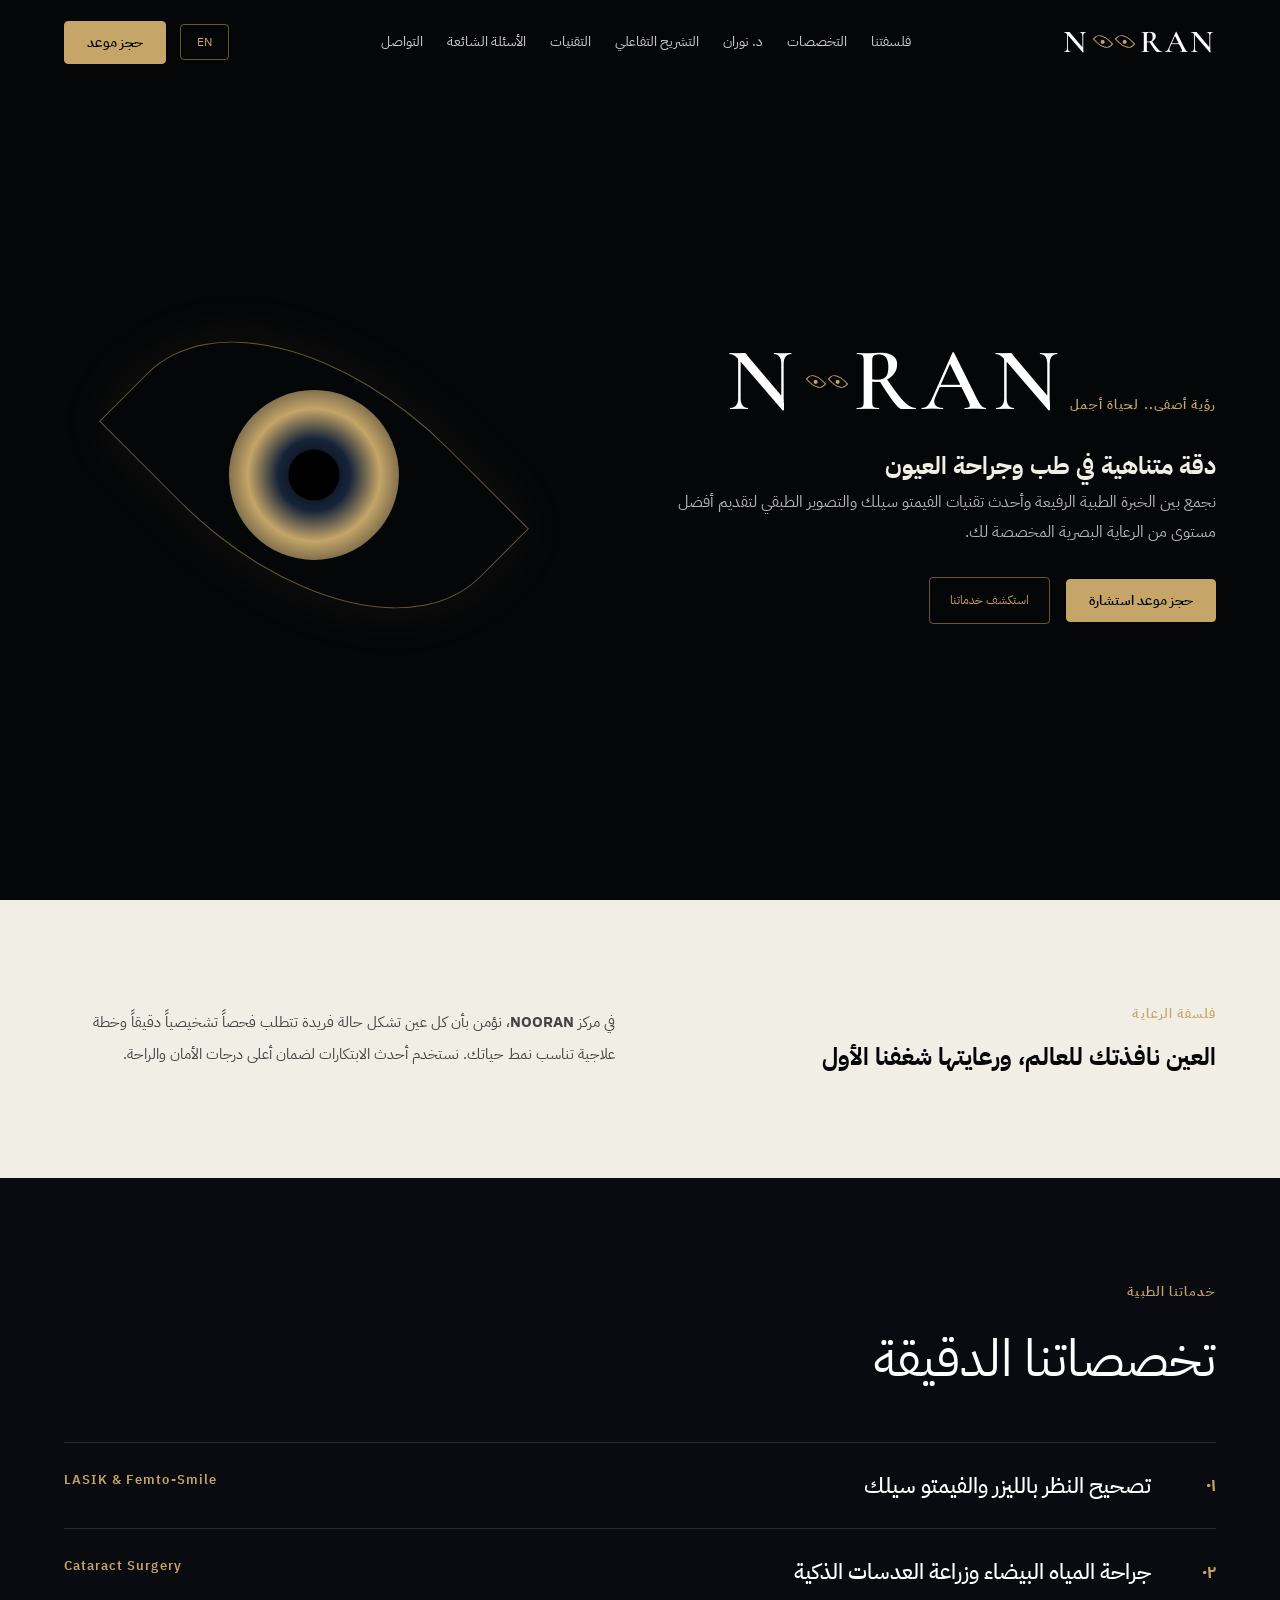
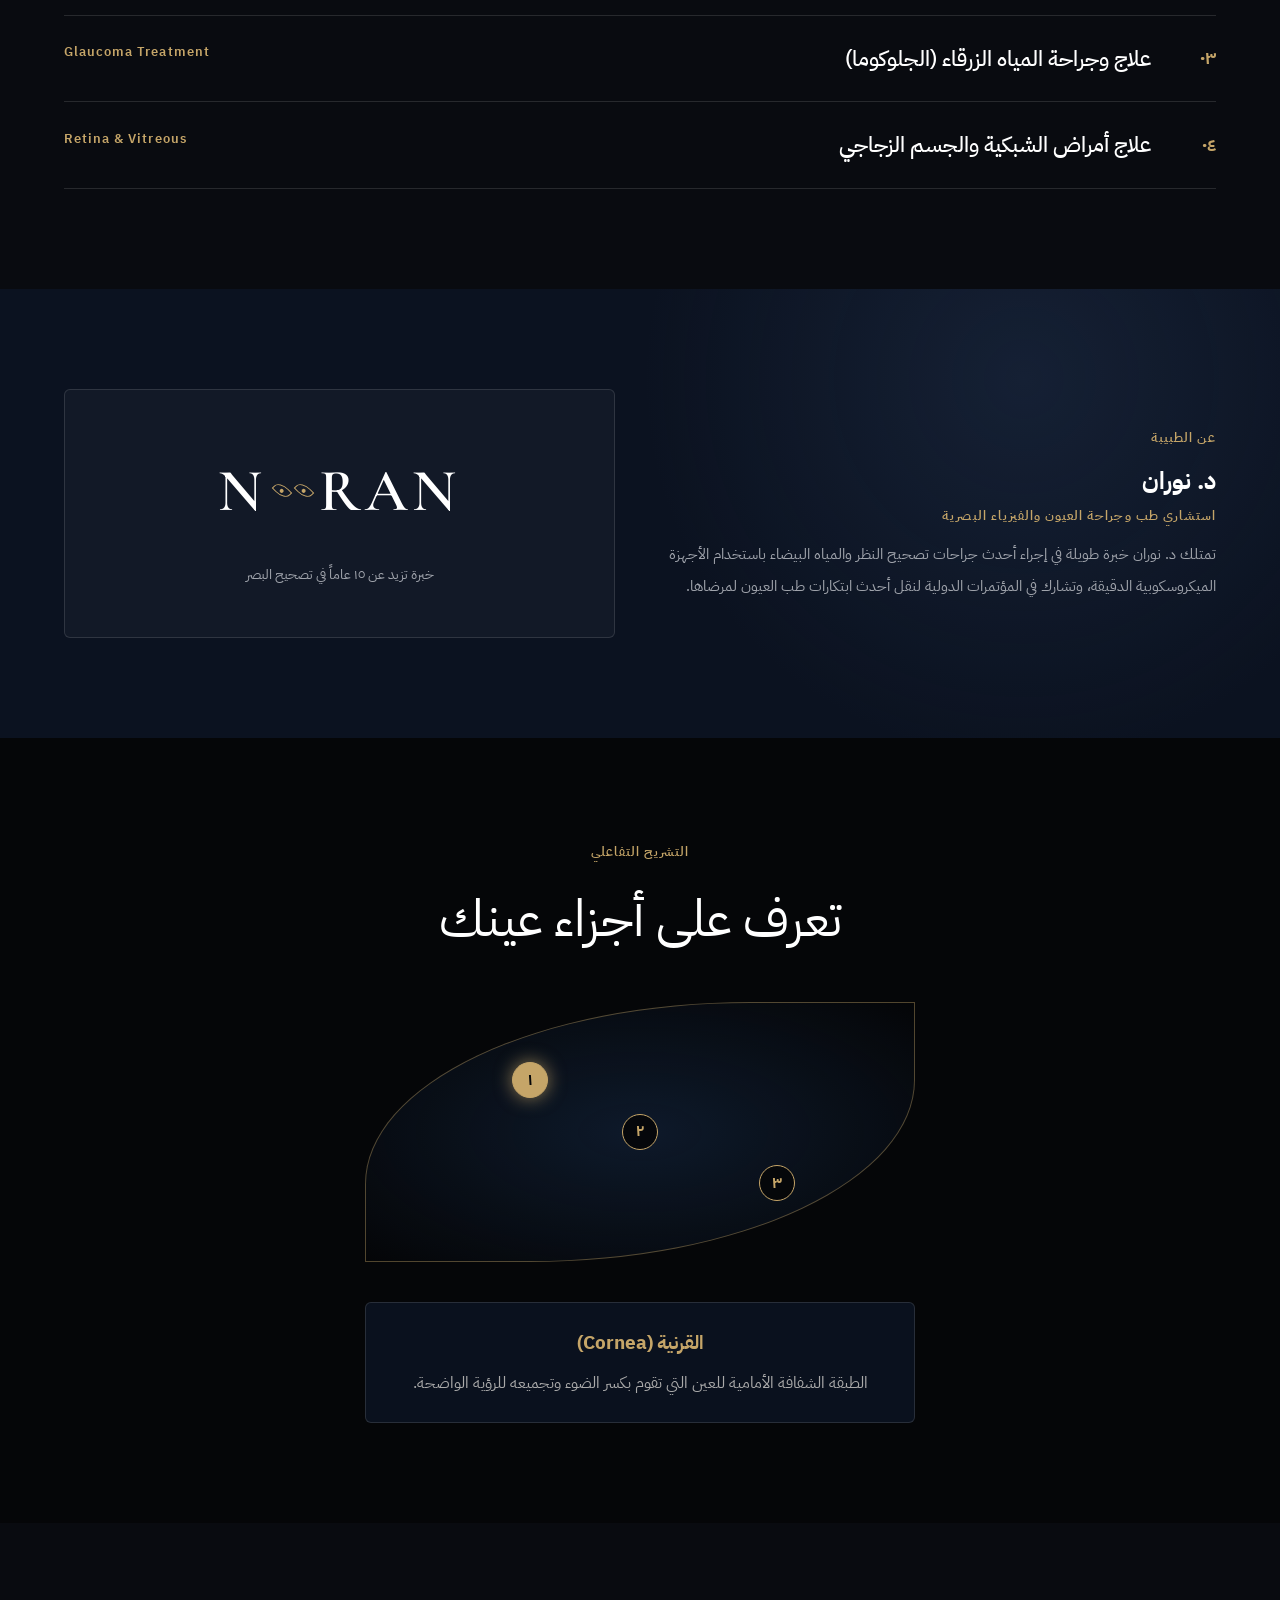
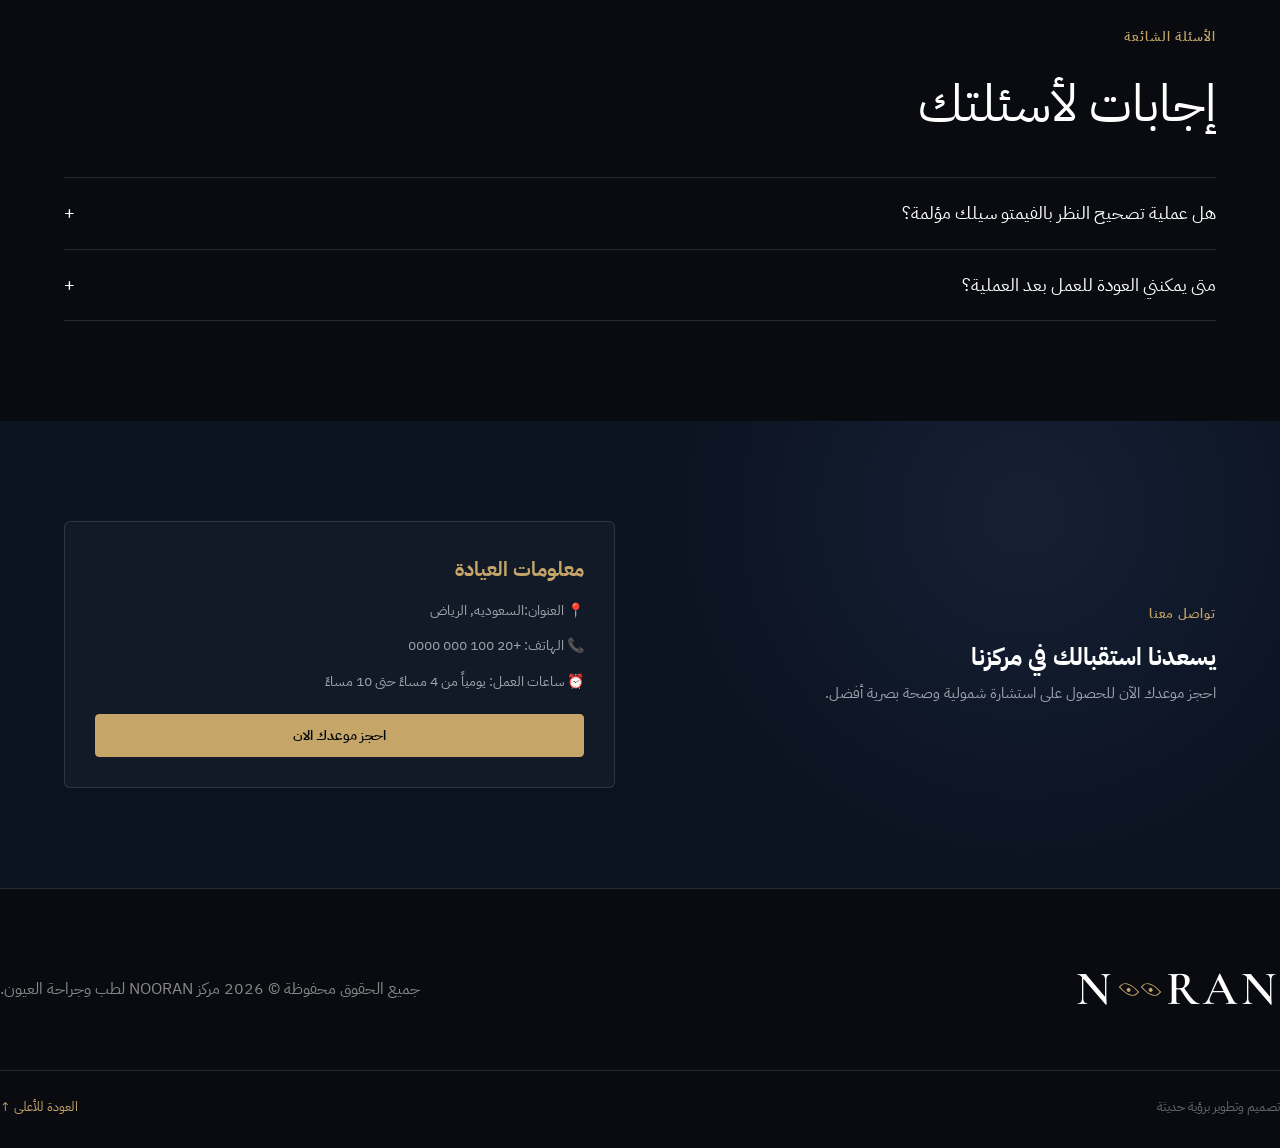
==== commit 5fc68c29: "Add files via upload" ====
--- a/index.html
+++ b/index.html
@@ -2,343 +2,281 @@
 <html lang="ar" dir="rtl">
 <head>
   <meta charset="utf-8">
-  <meta name="viewport" content="width=device-width, initial-scale=1.0">
+  <meta name="viewport" content="width=device-width, initial-scale=1">
   <meta name="description" content="مركز NOORAN — طب وجراحة العيون برؤية أكثر دقة ورعاية متكاملة.">
   <title>NOORAN — طب وجراحة العيون</title>
 
-  <!-- Google Fonts -->
   <link rel="preconnect" href="https://fonts.googleapis.com">
   <link rel="preconnect" href="https://fonts.gstatic.com" crossorigin>
-  <link href="https://fonts.googleapis.com/css2?family=Cormorant+Garamond:wght@400;600&family=IBM+Plex+Sans+Arabic:wght@300;400;500;600;700&family=Manrope:wght@400;500;600&display=swap" rel="stylesheet">
+  <link href="https://fonts.googleapis.com/css2?family=Cormorant+Garamond:wght@400;600&family=IBM+Plex+Sans+Arabic:wght@300;400;500;600&family=Manrope:wght@400;500&display=swap" rel="stylesheet">
   <link rel="stylesheet" href="N.css">
 </head>
 
 <body>
 
   <!-- CUSTOM CURSOR -->
-  <div class="cursor-label" id="cursorLabel" aria-hidden="true"></div>
-
-  <!-- TOAST NOTIFICATION CONTAINER -->
-  <div id="toastContainer" class="toast-container"></div>
+  <div class="cursor-label" id="cursorLabel"></div>
 
   <!-- LOADER -->
-  <div class="loader" id="loader" aria-label="جاري التحميل">
-    <svg viewBox="0 0 400 100" aria-hidden="true">
+  <div class="loader" id="loader">
+    <svg viewBox="0 0 400 100">
+      <!-- N -->
       <text x="10" y="70" font-family="Cormorant Garamond" font-size="65" class="logo-text">N</text>
+      
+      <!-- OO (GOLD EYES) -->
       <ellipse cx="110" cy="52" rx="30" ry="15" class="eye-gold"></ellipse>
       <circle cx="110" cy="52" r="5" class="dot-gold"></circle>
+
       <ellipse cx="180" cy="52" rx="30" ry="15" class="eye-gold"></ellipse>
       <circle cx="180" cy="52" r="5" class="dot-gold"></circle>
+
+      <!-- RAN -->
       <text x="235" y="70" font-family="Cormorant Garamond" font-size="65" class="logo-text">RAN</text>
     </svg>
-    <p data-i18n="loader_text">طب وجراحة العيون المتقدمة</p>
+    <p>طب وجراحة العيون المتقدمة</p>
   </div>
 
   <!-- NAVBAR -->
-  <header>
-    <nav class="navbar" id="navbar" aria-label="التنقل الرئيسي">
-      <a href="#top" class="brand" aria-label="NOORAN Home">
-        N<span class="brand-eyes"><i></i><i></i></span>RAN
-      </a>
-
-      <div class="desktop-menu" id="desktopMenu">
-        <a href="#about" data-i18n="nav_about">فلسفتنا</a>
-        <a href="#expertise" data-i18n="nav_expertise">التخصصات</a>
-        <a href="#doctor" data-i18n="nav_doctor">د. نوران</a>
-        <a href="#anatomy" data-i18n="nav_anatomy">التشريح التفاعلي</a>
-        <a href="#technology" data-i18n="nav_technology">التقنيات</a>
-        <a href="#faq" data-i18n="nav_faq">الأسئلة الشائعة</a>
-        <a href="#contact" data-i18n="nav_contact">التواصل</a>
-      </div>
-
-      <div class="nav-actions">
-        <button type="button" class="lang-btn" id="langBtn" aria-label="Switch Language">EN</button>
-        <button type="button" class="booking-btn" data-open-booking data-i18n="nav_booking">حجز موعد</button>
-        <button type="button" class="menu-toggle" id="menuToggle" aria-label="فتح القائمة" aria-expanded="false">
-          <span></span><span></span><span></span>
-        </button>
-      </div>
-    </nav>
-  </header>
+  <nav class="navbar" id="navbar">
+    <a href="#top" class="brand">
+      N<span class="brand-eyes"><i></i><i></i></span>RAN
+    </a>
+
+    <div class="desktop-menu">
+      <a href="#about">فلسفتنا</a>
+      <a href="#expertise">التخصصات</a>
+      <a href="#doctor">د. نوران</a>
+      <a href="#anatomy">التشريح التفاعلي</a>
+      <a href="#technology">التقنيات</a>
+      <a href="#faq">الأسئلة الشائعة</a>
+      <a href="#contact">التواصل</a>
+    </div>
+
+    <div class="nav-actions">
+      <button class="lang-btn" id="langBtn">EN</button>
+      <button class="booking-btn" data-open-booking>حجز موعد</button>
+      <div class="menu-toggle" id="menuToggle">
+        <span></span><span></span><span></span>
+      </div>
+    </div>
+  </nav>
 
   <!-- MOBILE MENU -->
-  <div class="mobile-menu" id="mobileMenu" aria-label="قائمة الموبايل">
-    <a href="#about" data-i18n="nav_about">فلسفتنا</a>
-    <a href="#expertise" data-i18n="nav_expertise">التخصصات</a>
-    <a href="#doctor" data-i18n="nav_doctor">د. نوران</a>
-    <a href="#anatomy" data-i18n="nav_anatomy">التشريح التفاعلي</a>
-    <a href="#technology" data-i18n="nav_technology">التقنيات</a>
-    <a href="#faq" data-i18n="nav_faq">الأسئلة الشائعة</a>
-    <a href="#contact" data-i18n="nav_contact">التواصل</a>
-    <button type="button" class="booking-btn" data-open-booking style="margin-top:20px; width: 100%;" data-i18n="hero_cta">حجز موعد الآن</button>
+  <div class="mobile-menu" id="mobileMenu">
+    <a href="#about">فلسفتنا</a>
+    <a href="#expertise">التخصصات</a>
+    <a href="#doctor">د. نوران</a>
+    <a href="#technology">التقنيات</a>
+    <a href="#contact">التواصل</a>
+    <button class="booking-btn" data-open-booking style="margin-top:20px;">حجز موعد الآن</button>
   </div>
 
-  <main>
-    <!-- HERO SECTION -->
-    <section class="hero" id="top">
-      <div class="hero-content reveal">
-        <span class="eyebrow" data-i18n="hero_eyebrow">رؤية أصفى.. لحياة أجمل</span>
-        <h1 class="hero-title-logo brand">
-          N<span class="hero-eyes"><i></i><i></i></span>RAN
-        </h1>
-        <h2 class="hero-subtitle" data-i18n="hero_subtitle">دقة متناهية في طب وجراحة العيون</h2>
-        <p class="hero-arabic-desc" data-i18n="hero_desc">
-          نجمع بين الخبرة الطبية الرفيعة وأحدث تقنيات الفيمتو سيلك والتصوير الطبقي لتقديم أفضل مستوى من الرعاية البصرية المخصصة لك.
+  <!-- HERO SECTION -->
+  <section class="hero" id="top">
+    <div class="hero-content reveal">
+      <span class="eyebrow">رؤية أصفى.. لحياة أجمل</span>
+      <div class="hero-title-logo brand">
+        N<span class="hero-eyes"><i></i><i></i></span>RAN
+      </div>
+      <h1>دقة متناهية في طب وجراحة العيون</h1>
+      <p class="hero-arabic-desc">
+        نجمع بين الخبرة الطبية الرفيعة وأحدث تقنيات الفيمتو سيلك والتصوير الطبقي لتقديم أفضل مستوى من الرعاية البصرية المخصصة لك.
+      </p>
+
+      <div class="hero-buttons">
+        <button class="booking-btn" data-open-booking>حجز موعد استشارة</button>
+        <a href="#expertise" class="lang-btn" style="padding:12px 20px;">استكشف خدماتنا</a>
+      </div>
+    </div>
+
+    <div class="hero-visual" id="heroVisual">
+      <div class="abstract-eye">
+        <div class="iris">
+          <div class="pupil"></div>
+        </div>
+      </div>
+    </div>
+  </section>
+
+  <!-- ABOUT SECTION -->
+  <section class="section-light" id="about">
+    <div class="container grid-2 reveal">
+      <div>
+        <span class="section-label">فلسفة الرعاية</span>
+        <h2>العين نافذتك للعالم، ورعايتها شغفنا الأول</h2>
+      </div>
+      <div>
+        <p class="body-text" style="color:#444;">
+          في مركز <strong>NOORAN</strong>، نؤمن بأن كل عين تشكل حالة فريدة تتطلب فحصاً تشخيصياً دقيقاً وخطة علاجية تناسب نمط حياتك. نستخدم أحدث الابتكارات لضمان أعلى درجات الأمان والراحة.
         </p>
-
-        <div class="hero-buttons">
-          <button type="button" class="booking-btn" data-open-booking data-i18n="hero_cta">حجز موعد استشارة</button>
-          <a href="#expertise" class="lang-btn hero-secondary-btn" data-i18n="hero_explore">استكشف خدماتنا</a>
-        </div>
-      </div>
-
-      <div class="hero-visual" id="heroVisual">
-        <div class="abstract-eye" aria-hidden="true">
-          <div class="iris" id="eyeIris">
-            <div class="pupil"></div>
-          </div>
-        </div>
-      </div>
-    </section>
-
-    <!-- ABOUT SECTION -->
-    <section class="section-light" id="about">
-      <div class="container grid-2 reveal">
-        <div>
-          <span class="section-label" data-i18n="about_label">فلسفة الرعاية</span>
-          <h2 data-i18n="about_title">العين نافذتك للعالم، ورعايتها شغفنا الأول</h2>
-        </div>
-        <div>
-          <p class="body-text" style="color:#444;" data-i18n="about_desc">
-            في مركز NOORAN، نؤمن بأن كل عين تشكل حالة فريدة تتطلب فحصاً تشخيصياً دقيقاً وخطة علاجية تناسب نمط حياتك. نستخدم أحدث الابتكارات لضمان أعلى درجات الأمان والراحة.
-          </p>
-        </div>
-      </div>
-    </section>
-
-    <!-- EXPERTISE SECTION -->
-    <section class="section-dark" id="expertise">
-      <div class="container reveal">
-        <div class="section-heading">
-          <span class="eyebrow" data-i18n="exp_eyebrow">خدماتنا الطبية</span>
-          <h2 data-i18n="exp_title">تخصصاتنا الدقيقة</h2>
-        </div>
-
-        <div class="expertise-list">
-          <div class="expertise-item">
-            <span class="exp-num">٠١</span>
-            <div>
-              <h3 data-i18n="exp1_title">تصحيح النظر بالليزر والفيمتو سيلك</h3>
-              <p class="exp-sub" data-i18n="exp1_desc">أحدث تقنيات تصحيح الابصار بدون ألم وبأعلى درجات الأمان.</p>
-            </div>
-            <span class="eyebrow">LASIK & Femto-Smile</span>
-          </div>
-
-          <div class="expertise-item">
-            <span class="exp-num">٠٢</span>
-            <div>
-              <h3 data-i18n="exp2_title">جراحة المياه البيضاء وزراعة العدسات</h3>
-              <p class="exp-sub" data-i18n="exp2_desc">استبدال العدسة الكدرة بأحدث العدسات الذكية متعددة البؤر.</p>
-            </div>
-            <span class="eyebrow">Cataract Surgery</span>
-          </div>
-
-          <div class="expertise-item">
-            <span class="exp-num">٠٣</span>
-            <div>
-              <h3 data-i18n="exp3_title">علاج وجراحة المياه الزرقاء (الجلوكوما)</h3>
-              <p class="exp-sub" data-i18n="exp3_desc">متابعة وضبط ضغط العين لحماية العصب البصري من التلف.</p>
-            </div>
-            <span class="eyebrow">Glaucoma Treatment</span>
-          </div>
-
-          <div class="expertise-item">
-            <span class="exp-num">٠٤</span>
-            <div>
-              <h3 data-i18n="exp4_title">علاج أمراض الشبكية والجسم الزجاجي</h3>
-              <p class="exp-sub" data-i18n="exp4_desc">علاج اعتلال الشبكية السكري وحقن العيون بأحدث المواد الطبية.</p>
-            </div>
-            <span class="eyebrow">Retina & Vitreous</span>
-          </div>
-        </div>
-      </div>
-    </section>
-
-    <!-- DOCTOR SECTION -->
-    <section class="section-navy" id="doctor">
-      <div class="container grid-2 reveal">
-        <div>
-          <span class="eyebrow" data-i18n="doc_eyebrow">عن الطبيبة</span>
-          <h2 data-i18n="doc_title">د. نوران</h2>
-          <p class="eyebrow" style="color:var(--gold);" data-i18n="doc_sub">استشاري طب وجراحة العيون والفيزياء البصرية</p>
-          <p class="body-text" data-i18n="doc_desc">
-            تمتلك د. نوران خبرة طويلة في إجراء أحدث جراحات تصحيح النظر والمياه البيضاء باستخدام الأجهزة الميكروسكوبية الدقيقة، وتشارك في المؤتمرات الدولية لنقل أحدث ابتكارات طب العيون لمرضاها.
-          </p>
-        </div>
-        <div class="card doc-card">
-          <div class="brand doc-brand">
-            N<span class="brand-eyes"><i></i><i></i></span>RAN
-          </div>
-          <p style="font-size: 18px; color: var(--ivory);" data-i18n="doc_card">خبرة تزيد عن ١٥ عاماً في تصحيح البصر ورعاية العين المتكاملة</p>
-        </div>
-      </div>
-    </section>
-
-    <!-- ANATOMY INTERACTIVE -->
-    <section class="section-black" id="anatomy">
-      <div class="container reveal">
-        <div class="section-heading" style="text-align: center;">
-          <span class="eyebrow" data-i18n="anatomy_eyebrow">التشريح التفاعلي</span>
-          <h2 data-i18n="anatomy_title">تعرف على أجزاء عينك</h2>
-        </div>
-
-        <div class="anatomy-eye">
-          <button type="button" class="hotspot active" style="top:30%; left:25%;" data-spot="cornea" aria-label="القرنية">١</button>
-          <button type="button" class="hotspot" style="top:50%; left:50%;" data-spot="iris" aria-label="القزحية والحدقة">٢</button>
-          <button type="button" class="hotspot" style="top:65%; left:78%;" data-spot="retina" aria-label="الشبكية">٣</button>
-        </div>
-
-        <div class="eye-info-box" id="eyeInfoBox">
-          <h3 id="eyeTitle" style="color:var(--gold); margin-bottom: 10px;">القرنية (Cornea)</h3>
-          <p id="eyeDesc" style="color:#aaa;">الطبقة الشفافة الأمامية للعين التي تقوم بكسر الضوء وتجميعه للرؤية الواضحة.</p>
-        </div>
-      </div>
-    </section>
-
-    <!-- TECHNOLOGY SECTION -->
-    <section class="section-dark" id="technology">
-      <div class="container reveal">
-        <div class="section-heading">
-          <span class="eyebrow" data-i18n="tech_eyebrow">التكنولوجيا والأجهزة</span>
-          <h2 data-i18n="tech_title">تقنيات التشخيص والجراحة الحديثة</h2>
-        </div>
-
-        <div class="grid-3" style="margin-top: 40px;">
-          <div class="card">
-            <h3 data-i18n="tech1_title">OCT التصوير الطبقي</h3>
-            <p data-i18n="tech1_desc">أدق جهاز للمسح الضوئي لطبقات الشبكية والعصب البصري بوضوح متناهٍ للتشخيص المبكر.</p>
-          </div>
-          <div class="card">
-            <h3 data-i18n="tech2_title">Femto-Smile الفيمتو سيلك</h3>
-            <p data-i18n="tech2_desc">أحدث تكنولوجيا تصحيح النظر بدون استخدام الشفرات الجراحية، لسرعة تعافي قياسية.</p>
-          </div>
-          <div class="card">
-            <h3 data-i18n="tech3_title">Micro-Surgical Systems</h3>
-            <p data-i18n="tech3_desc">مجاهر جراحية متطورة توفر دقة فائقة أثناء عمليات المياه البيضاء وزراعة العدسات.</p>
-          </div>
-        </div>
-      </div>
-    </section>
-
-    <!-- FAQ SECTION -->
-    <section class="section-navy" id="faq">
-      <div class="container reveal">
-        <div class="section-heading">
-          <span class="eyebrow" data-i18n="faq_eyebrow">الأسئلة الشائعة</span>
-          <h2 data-i18n="faq_title">إجابات لأسئلتك</h2>
-        </div>
-
-        <div class="faq-container">
-          <div class="faq-item">
-            <button type="button" class="faq-q" aria-expanded="false">
-              <span data-i18n="faq1_q">هل عملية تصحيح النظر بالفيمتو سيلك مؤلمة؟</span>
-              <span class="gold-icon">+</span>
-            </button>
-            <div class="faq-a">
-              <p data-i18n="faq1_a">العملية غير مؤلمة تماماً حيث يتم استخدام قطرات مخدرة موضعية للعين، وتستغرق دقائق معدودة فقط.</p>
-            </div>
-          </div>
-
-          <div class="faq-item">
-            <button type="button" class="faq-q" aria-expanded="false">
-              <span data-i18n="faq2_q">متى يمكنني العودة للعمل بعد العملية؟</span>
-              <span class="gold-icon">+</span>
-            </button>
-            <div class="faq-a">
-              <p data-i18n="faq2_a">يمكن لمعظم المرضى العودة لممارسة حياتهم الطبيعية والعمل خلال 24 إلى 48 ساعة بعد العملية حسب تعليمات الطبيب.</p>
-            </div>
-          </div>
-
-          <div class="faq-item">
-            <button type="button" class="faq-q" aria-expanded="false">
-              <span data-i18n="faq3_q">ما هي شروط إجراء عملية تصحيح النظر؟</span>
-              <span class="gold-icon">+</span>
-            </button>
-            <div class="faq-a">
-              <p data-i18n="faq3_a">يشترط أن يكون عمر المريض 18 عاماً فأكثر، وثبات درجة النظر لمدة عام على الأقل، وسلامة سمك القرنية وفحص العين الشامل.</p>
-            </div>
-          </div>
-        </div>
-      </div>
-    </section>
-
-    <!-- CONTACT SECTION -->
-    <section class="section-black" id="contact">
-      <div class="container grid-2 reveal">
-        <div>
-          <span class="eyebrow" data-i18n="contact_eyebrow">تواصل معنا</span>
-          <h2 data-i18n="contact_title">يسعدنا استقبالك في مركزنا</h2>
-          <p class="body-text" data-i18n="contact_desc">احجز موعدك الآن للحصول على استشارة شمولية وصحة بصرية أفضل.</p>
-        </div>
-
-        <div class="card contact-card">
-          <h3 data-i18n="contact_info_title">معلومات العيادة</h3>
-          <p style="margin-bottom: 12px;" data-i18n="contact_addr">📍 العنوان: الرياض، المملكة العربية السعودية</p>
-          <p style="margin-bottom: 12px;">📞 <span data-i18n="contact_phone_lbl">الهاتف:</span> <a href="tel:+966100000000" dir="ltr" style="color:var(--gold);">+966 10 000 0000</a></p>
-          <p style="margin-bottom: 25px;" data-i18n="contact_hours">⏰ ساعات العمل: يومياً من 4 مساءً حتى 10 مساءً</p>
-          <button type="button" class="booking-btn" data-open-booking style="width:100%;" data-i18n="hero_cta">احجز موعدك الآن</button>
-        </div>
-      </div>
-    </section>
-  </main>
+      </div>
+    </div>
+  </section>
+
+  <!-- EXPERTISE SECTION -->
+  <section class="section-dark" id="expertise">
+    <div class="container reveal">
+      <div class="section-heading">
+        <span class="eyebrow">خدماتنا الطبية</span>
+        <h2>تخصصاتنا الدقيقة</h2>
+      </div>
+
+      <div class="expertise-list" style="margin-top: 40px;">
+        <div class="expertise-item">
+          <span class="exp-num">٠١</span>
+          <h3>تصحيح النظر بالليزر والفيمتو سيلك</h3>
+          <span class="eyebrow">LASIK & Femto-Smile</span>
+        </div>
+        <div class="expertise-item">
+          <span class="exp-num">٠٢</span>
+          <h3>جراحة المياه البيضاء وزراعة العدسات الذكية</h3>
+          <span class="eyebrow">Cataract Surgery</span>
+        </div>
+        <div class="expertise-item">
+          <span class="exp-num">٠٣</span>
+          <h3>علاج وجراحة المياه الزرقاء (الجلوكوما)</h3>
+          <span class="eyebrow">Glaucoma Treatment</span>
+        </div>
+        <div class="expertise-item">
+          <span class="exp-num">٠٤</span>
+          <h3>علاج أمراض الشبكية والجسم الزجاجي</h3>
+          <span class="eyebrow">Retina & Vitreous</span>
+        </div>
+      </div>
+    </div>
+  </section>
+
+  <!-- DOCTOR SECTION -->
+  <section class="section-navy" id="doctor">
+    <div class="container grid-2 reveal">
+      <div>
+        <span class="eyebrow">عن الطبيبة</span>
+        <h2>د. نوران</h2>
+        <p class="eyebrow" style="color:var(--gold);">استشاري طب وجراحة العيون والفيزياء البصرية</p>
+        <p class="body-text">
+          تمتلك د. نوران خبرة طويلة في إجراء أحدث جراحات تصحيح النظر والمياه البيضاء باستخدام الأجهزة الميكروسكوبية الدقيقة، وتشارك في المؤتمرات الدولية لنقل أحدث ابتكارات طب العيون لمرضاها.
+        </p>
+      </div>
+      <div class="card" style="text-align: center; padding: 50px;">
+        <div class="brand" style="font-size: 60px; margin-bottom: 20px;">
+          N<span class="brand-eyes"><i></i><i></i></span>RAN
+        </div>
+        <p>خبرة تزيد عن ١٥ عاماً في تصحيح البصر</p>
+      </div>
+    </div>
+  </section>
+
+  <!-- ANATOMY INTERACTIVE -->
+  <section class="section-black" id="anatomy">
+    <div class="container reveal">
+      <div class="section-heading" style="text-align: center;">
+        <span class="eyebrow">التشريح التفاعلي</span>
+        <h2>تعرف على أجزاء عينك</h2>
+      </div>
+
+      <div class="anatomy-eye">
+        <div class="hotspot active" style="top:30%; left:30%;" data-title="القرنية (Cornea)" data-description="الطبقة الشفافة الأمامية للعين التي تقوم بكسر الضوء وتجميعه للرؤية الواضحة.">١</div>
+        <div class="hotspot" style="top:50%; left:50%;" data-title="القزحية والحدقة (Iris & Pupil)" data-description="الجزء الملون الذي يتحكم في كمية الضوء الداخلة إلى العين عبر انقباض الحدقة وانبساطها.">٢</div>
+        <div class="hotspot" style="top:70%; left:75%;" data-title="الشبكية (Retina)" data-description="الطبقة الحساسة للضوء في الجزء الخلفي للعين والتي ترسل الإشارات البصرية إلى الدماغ.">٣</div>
+      </div>
+
+      <div class="eye-info-box" id="eyeInfoBox">
+        <h3 id="eyeTitle" style="color:var(--gold); margin-bottom: 10px;">القرنية (Cornea)</h3>
+        <p id="eyeDesc" style="color:#aaa;">الطبقة الشفافة الأمامية للعين التي تقوم بكسر الضوء وتجميعه للرؤية الواضحة.</p>
+      </div>
+    </div>
+  </section>
+
+  <!-- FAQ SECTION -->
+  <section class="section-dark" id="faq">
+    <div class="container reveal">
+      <div class="section-heading">
+        <span class="eyebrow">الأسئلة الشائعة</span>
+        <h2>إجابات لأسئلتك</h2>
+      </div>
+
+      <div style="margin-top: 30px;">
+        <div class="faq-item">
+          <div class="faq-q">
+            <span>هل عملية تصحيح النظر بالفيمتو سيلك مؤلمة؟</span>
+            <span class="gold">+</span>
+          </div>
+          <div class="faq-a">
+            <p>العملية غير مؤلمة تماماً حيث يتم استخدام قطرات مخدرة موضعية للعين، وتستغرق دقائق معدودة فقط.</p>
+          </div>
+        </div>
+
+        <div class="faq-item">
+          <div class="faq-q">
+            <span>متى يمكنني العودة للعمل بعد العملية؟</span>
+            <span class="gold">+</span>
+          </div>
+          <div class="faq-a">
+            <p>يمكن لمعظم المرضى العودة لممارسة حياتهم الطبيعية والعمل خلال 24 إلى 48 ساعة بعد العملية حسب تعليمات الطبيب.</p>
+          </div>
+        </div>
+      </div>
+    </div>
+  </section>
+
+  <!-- CONTACT SECTION -->
+  <section class="section-navy" id="contact">
+    <div class="container grid-2 reveal">
+      <div>
+        <span class="eyebrow">تواصل معنا</span>
+        <h2>يسعدنا استقبالك في مركزنا</h2>
+        <p class="body-text">احجز موعدك الآن للحصول على استشارة شمولية وصحة بصرية أفضل.</p>
+      </div>
+
+      <div class="card">
+        <h3>معلومات العيادة</h3>
+        <p style="margin-bottom: 10px;">📍 العنوان:السعوديه, الرياض  </p>
+        <p style="margin-bottom: 10px;">📞 الهاتف: +20 100 000 0000</p>
+        <p style="margin-bottom: 20px;">⏰ ساعات العمل: يومياً من 4 مساءً حتى 10 مساءً</p>
+        <button class="booking-btn" data-open-booking style="width:100%;">احجز موعدك الان</button>
+      </div>
+    </div>
+  </section>
 
   <!-- FOOTER -->
   <footer class="footer">
-    <div class="container">
-      <div class="footer-top">
-        <div class="footer-brand brand">
-          N<span class="brand-eyes"><i></i><i></i></span>RAN
-        </div>
-        <p style="color:#888; font-size: 14px;" data-i18n="footer_copy">جميع الحقوق محفوظة © 2026 مركز NOORAN لطب وجراحة العيون.</p>
-      </div>
-      <div class="footer-bottom">
-        <span data-i18n="footer_dev">تصميم وتطوير برؤية حديثة متكاملة</span>
-        <a href="#top" class="back-to-top" data-i18n="back_to_top">العودة للأعلى ↑</a>
-      </div>
+    <div class="footer-top">
+      <div class="footer-brand brand">
+        N<span class="brand-eyes"><i></i><i></i></span>RAN
+      </div>
+      <p style="color:#888;">جميع الحقوق محفوظة © 2026 مركز NOORAN لطب وجراحة العيون.</p>
+    </div>
+    <div class="footer-bottom">
+      <span>تصميم وتطوير برؤية حديثة</span>
+      <a href="#top" style="color:var(--gold);">العودة للأعلى ↑</a>
     </div>
   </footer>
 
   <!-- BOOKING MODAL -->
-  <div class="modal" id="bookingModal" aria-hidden="true" role="dialog" aria-labelledby="modalTitle">
+  <div class="modal" id="bookingModal">
     <div class="booking-modal">
-      <button type="button" class="modal-close" id="modalClose" aria-label="إغلاق النافذة">&times;</button>
-      <h2 id="modalTitle" data-i18n="modal_title">حجز موعد استشارة</h2>
+      <button class="modal-close" id="modalClose">&times;</button>
+      <h2>حجز موعد استشارة</h2>
       <form id="bookingForm">
-        <div class="form-group">
-          <label for="fullName" data-i18n="modal_name">الاسم الكامل</label>
-          <input type="text" id="fullName" required placeholder="أدخل اسمك الكريم" data-i18n-ph="ph_name">
-        </div>
-
-        <div class="form-group">
-          <label for="phoneNum" data-i18n="modal_phone">رقم الهاتف</label>
-          <input type="tel" id="phoneNum" required placeholder="05xxxxxxxx" data-i18n-ph="ph_phone">
-        </div>
-
-        <div class="form-group">
-          <label for="serviceSelect" data-i18n="modal_service">نوع الخدمة المطلوبة</label>
-          <select id="serviceSelect">
-            <option data-i18n="opt_1">تصحيح النظر (الفيمتو سيلك / الليزك)</option>
-            <option data-i18n="opt_2">جراحة المياه البيضاء</option>
-            <option data-i18n="opt_3">فحص عين شامل</option>
-            <option data-i18n="opt_4">استشارة أخرى</option>
-          </select>
-        </div>
-
-        <button type="submit" class="booking-btn" style="width: 100%; margin-top: 10px;" data-i18n="modal_submit">تأكيد الحجز</button>
+        <label>الاسم الكامل</label>
+        <input type="text" required placeholder="أدخل اسمك الكريم">
+
+        <label>رقم الهاتف</label>
+        <input type="tel" required placeholder="010xxxxxxxx">
+
+        <label>نوع الخدمة المطلوبة</label>
+        <select>
+          <option>تصحيح النظر (الفيمتو سيلك / الليزك)</option>
+          <option>جراحة المياه البيضاء</option>
+          <option>فحص عين شامل</option>
+          <option>استشارة أخرى</option>
+        </select>
+
+        <button type="submit" class="booking-btn" style="width: 100%; margin-top: 10px;">تأكيد الحجز</button>
       </form>
     </div>
   </div>
 
   <script src="N.js"></script>
 </body>
-</html>
+</html>
--- a/N.css
+++ b/N.css
@@ -688,4 +688,4 @@
   .booking-modal { padding: 25px 18px; }
   .anatomy-eye { height: 200px; }
   .hotspot { width: 30px; height: 30px; font-size: 12px; }
-}
+}
